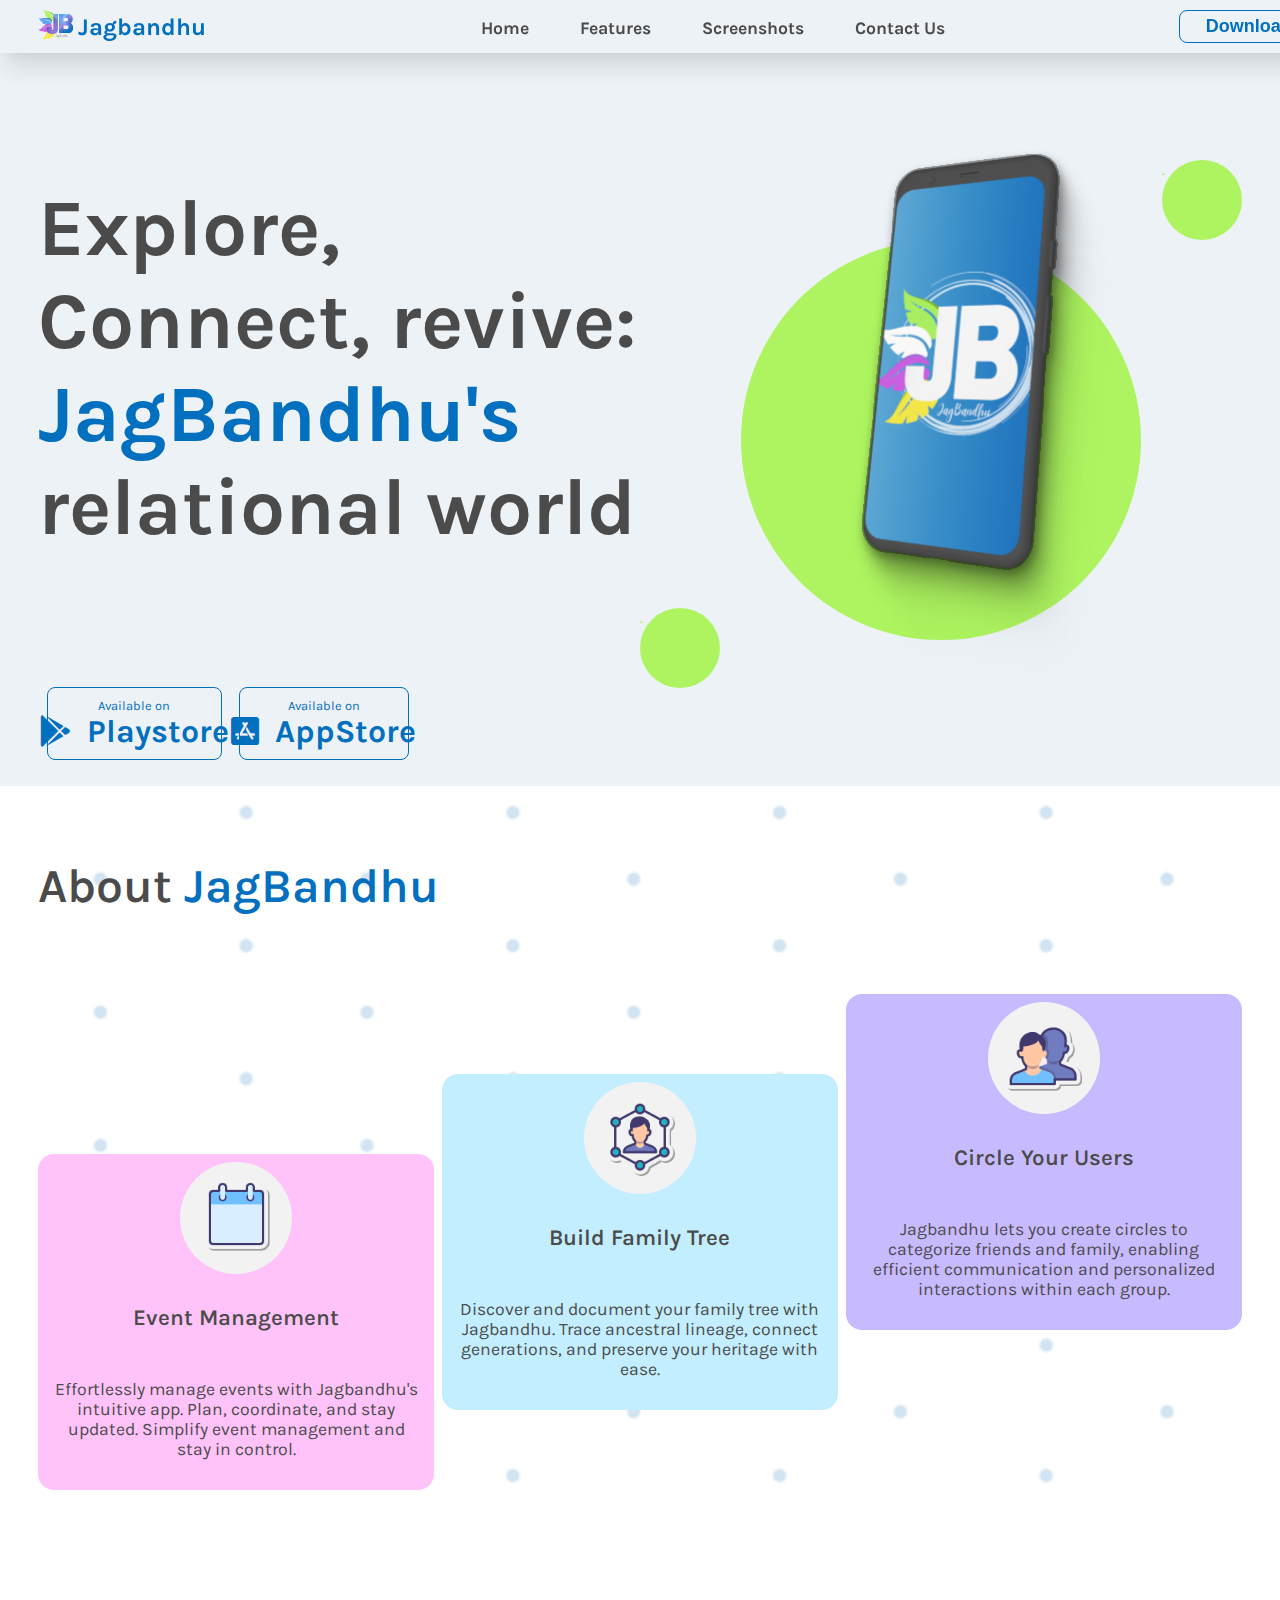
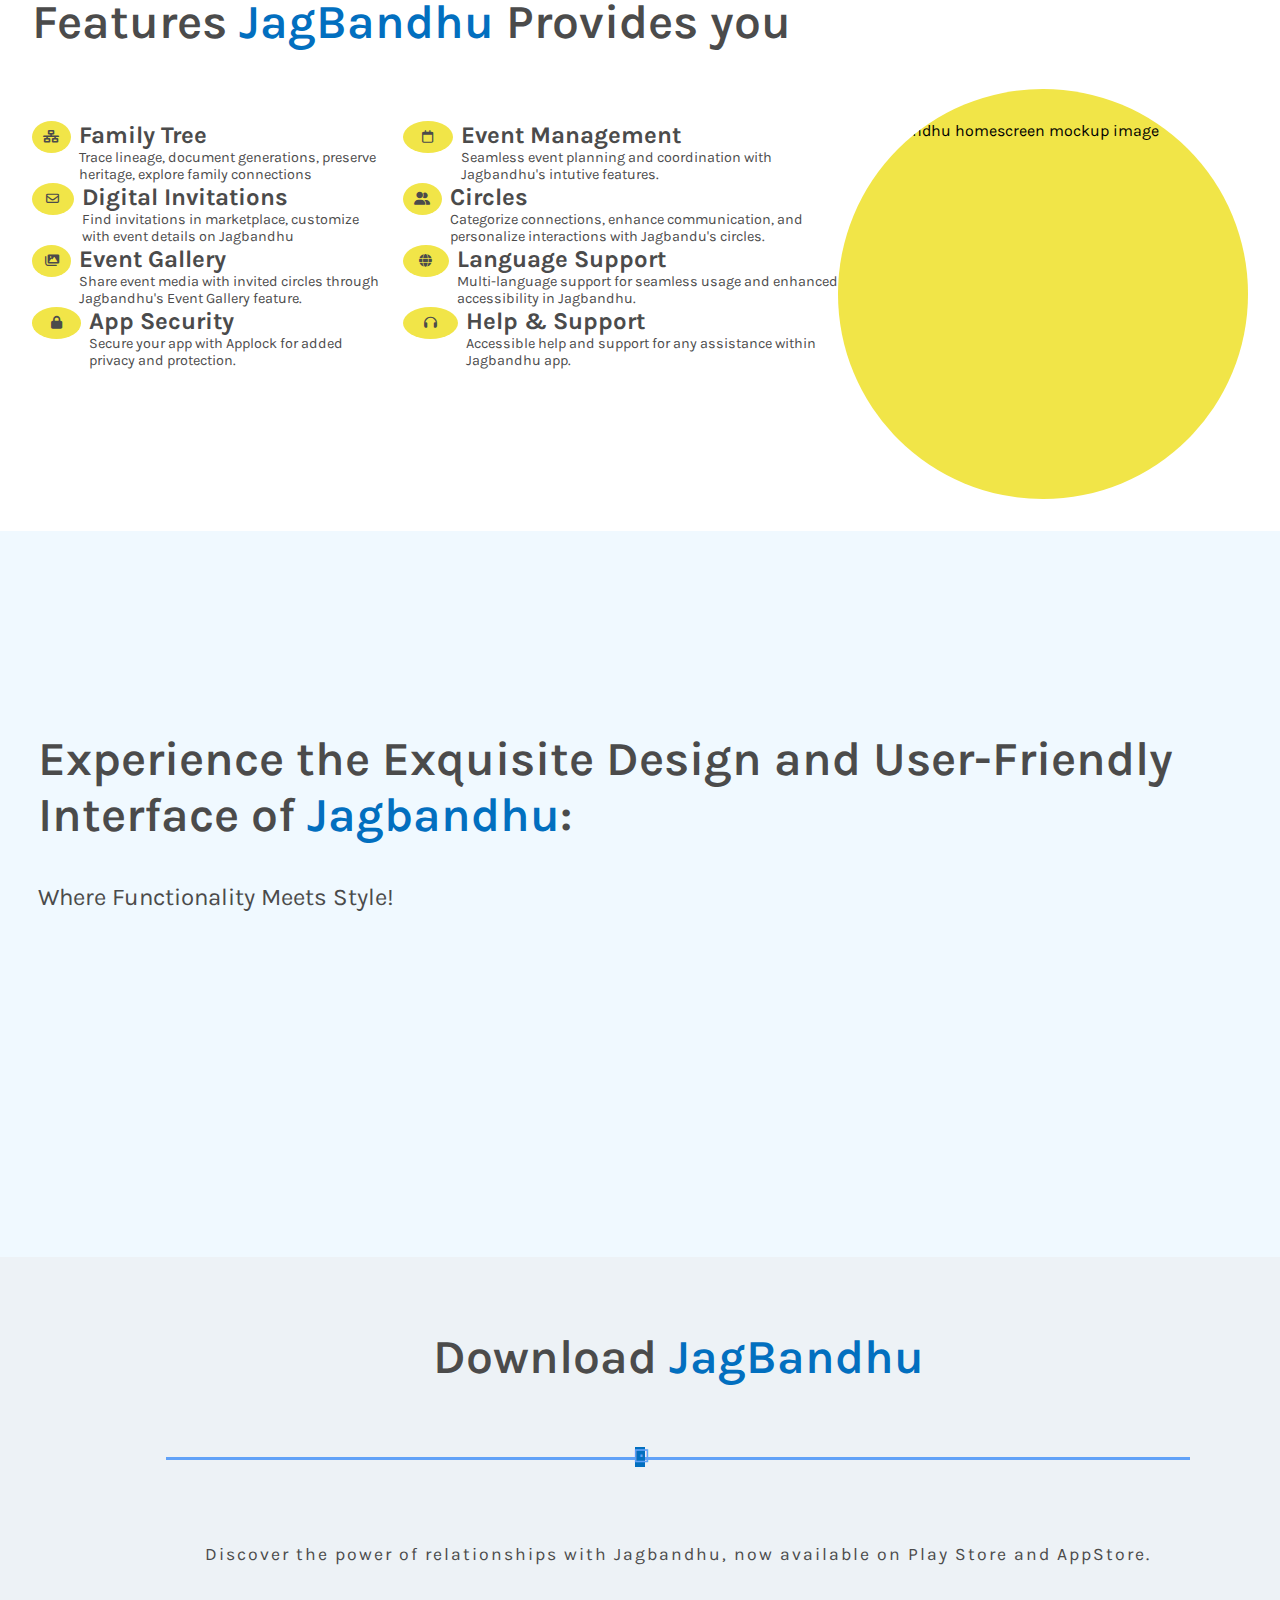
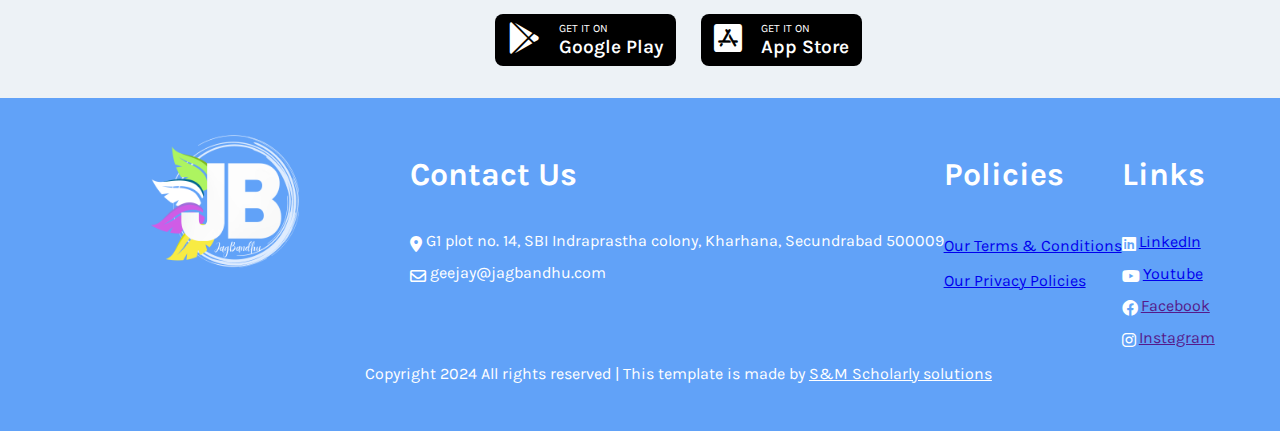
==== index.html @ 71bf4864 "initial" ====
<!DOCTYPE html>
<html lang="en">
  <head>
    <meta charset="UTF-8" />
    <meta name="viewport" content="width=device-width, initial-scale=1.0" />
    <!-- meta description -->
    <meta name="description" content="" />
    <!-- meta keywords -->
    <meta name="keywords" content="" />
    <!-- page title -->
    <title>Jagbandhu</title>
    <!-- page logo -->
    <link rel="icon" href="assets/Jagbandhu_Logo.svg" type="image/icon type" />
    <!-- css file -->
    <link rel="stylesheet" href="style.css" />
    <!-- bootstrap cdn -->
    <link
      href="https://cdn.jsdelivr.net/npm/bootstrap@5.3.2/dist/css/bootstrap.min.css"
      rel="stylesheet"
      integrity="sha384-T3c6CoIi6uLrA9TneNEoa7RxnatzjcDSCmG1MXxSR1GAsXEV/Dwwykc2MPK8M2HN"
      crossorigin="anonymous"
    />
    <!-- font awesome cdn -->
    <link rel="stylesheet" href="https://cdnjs.cloudflare.com/ajax/libs/font-awesome/6.0.0-beta3/css/all.min.css" />
  </head>
  <body>
    <div class="body">
      <!-- nav bar -->
      <nav class="nav-bar">
        <!-- brand -->
        <div class="brand col-sm-2">
          <!-- logo -->
          <div class="brand-logo"></div>
          <!-- brand name -->
          <div class="brand-name">Jagbandhu</div>
        </div>
        <!-- navigation pages list -->
        <div class="nav-list">
          <ul>
            <li><a class="nav-item" href="#">Home</a></li>
            <li><a class="nav-item" href="#features">Features</a></li>
            <li><a class="nav-item" href="#screenshots">Screenshots</a></li>
            <li><a class="nav-item" href="#footer">Contact Us</a></li>
          </ul>
        </div>
        <!-- cta button -->
        <button class="cta">Download</button>
        <!-- menu button -->
        <i class="fas fa-bars menu-icon menu-bar"></i>
        <i class="fa-regular fa-circle-xmark menu-icon close"></i>
      </nav>
      <!-- home section -->
      <section class="home" id="home">
        <!-- hero content -->
        <div class="hero" id="hero">
          <!-- first half of hero content -->
          <div class="content col-sm-12 col-md-7">
            <!-- hero text -->
            <h1 class="hero-text">Explore, Connect, revive: <span>JagBandhu's</span> relational world</h1>
            <!-- download buttons in hero content -->
            <div class="download-buttons col-sm-12">
              <!-- hero button for playstore -->
              <div class="col-sm-6 hero-button">
                <div class="button-content">
                  <p class="available-text">Available on</p>
                  <div class="platform">
                    <i class="fa-brands fa-google-play platform-icon"></i>
                    <p class="platform-name">Playstore</p>
                  </div>
                </div>
              </div>
              <!-- hero button for app store -->
              <div class="col-sm-6 hero-button">
                <div class="button-content">
                  <p class="available-text">Available on</p>
                  <div class="platform">
                    <i class="fa-brands fa-app-store-ios platform-icon"></i>
                    <p class="platform-name">AppStore</p>
                  </div>
                </div>
              </div>
            </div>
          </div>
          <!-- second half of hero content only visible in web and tab views -->
          <div class="hero-image col-sm-12 col-md-5">
            <div class="first-circle">
              <div class="small-circle">.</div>
            </div>
            <div class="second-circle">
              <div class="big-circle">
                <img class="jb_mockup" id="jb_mockup" src="assets/jagbandhu_logo_mockup.svg" alt="Jagbandhu logo mockup" />
              </div>
            </div>
            <div class="third-circle">
              <div class="small-circle">.</div>
            </div>
          </div>
        </div>
      </section>
      <!-- about section -->
      <section class="about" id="about">
        <!-- about content -->
        <div class="about-content">
          <!-- heading tag -->
          <div class="heading container">
            <h2>About <span>JagBandhu</span></h2>
          </div>
          <!-- about cards -->
          <div class="about-cards col-sm-12">
            <!-- card - 1 -->
            <div class="card col-sm-12 col-md-4">
              <!-- card icon -->
              <div class="card-icon">
                <img src="assets/card_icons/event_card_icon.svg" alt="event card icon" />
              </div>
              <!-- card title -->
              <p class="card-title">Event Management</p>
              <!-- card description -->
              <p class="card-desc">
                Effortlessly manage events with Jagbandhu's intuitive app. Plan, coordinate, and stay updated. Simplify event management and stay in control.
              </p>
            </div>
            <!-- card - 2 -->
            <div class="card col-md-4 col-sm-12">
              <!-- card icon -->
              <div class="card-icon">
                <img src="assets/card_icons/familytree_card_icon.svg" alt="event card icon" />
              </div>
              <!-- card title -->
              <p class="card-title">Build Family Tree</p>
              <!-- card description -->
              <p class="card-desc">
                Discover and document your family tree with Jagbandhu. Trace ancestral lineage, connect generations, and preserve your heritage with ease.
              </p>
            </div>
            <!-- card - 3 -->
            <div class="card col-sm-12 col-md-4">
              <!-- card icon -->
              <div class="card-icon">
                <img src="assets/card_icons/circle_card_icon.svg" alt="event card icon" />
              </div>
              <!-- card title -->
              <p class="card-title">Circle Your Users</p>
              <!-- card desc -->
              <p class="card-desc">
                Jagbandhu lets you create circles to categorize friends and family, enabling efficient communication and personalized interactions within each
                group.
              </p>
            </div>
          </div>
        </div>
      </section>
      <!-- features section  -->
      <section class="features" id="features">
        <!-- features content -->
        <div class="features-content">
          <!-- heading -->
          <div class="heading container">
            <h2>Features <span>JagBandhu</span> Provides you</h2>
          </div>
          <div class="features-component">
            <!-- features list -->
            <div class="features-list col-sm-12 col-md-7">
              <!-- first half of features list -->
              <div class="list col-sm-6">
                <div class="feature-tab">
                  <div class="feature-icon">
                    <i class="fa-solid fa-network-wired"></i>
                  </div>
                  <div class="feature-content">
                    <p class="feature-title">Family Tree</p>
                    <p class="feature-desc">Trace lineage, document generations, preserve heritage, explore family connections</p>
                  </div>
                </div>
                <div class="feature-tab">
                  <div class="feature-icon">
                    <i class="fa-regular fa-envelope"></i>
                  </div>
                  <div class="feature-content">
                    <p class="feature-title">Digital Invitations</p>
                    <p class="feature-desc">Find invitations in marketplace, customize with event details on Jagbandhu</p>
                  </div>
                </div>
                <div class="feature-tab">
                  <div class="feature-icon">
                    <i class="fa-solid fa-images"></i>
                  </div>
                  <div class="feature-content">
                    <p class="feature-title">Event Gallery</p>
                    <p class="feature-desc">Share event media with invited circles through Jagbandhu's Event Gallery feature.</p>
                  </div>
                </div>
                <div class="feature-tab">
                  <div class="feature-icon">
                    <i class="fa-solid fa-lock"></i>
                  </div>
                  <div class="feature-content">
                    <p class="feature-title">App Security</p>
                    <p class="feature-desc">Secure your app with Applock for added privacy and protection.</p>
                  </div>
                </div>
              </div>
              <!-- second hafl of features list -->
              <div class="list col-sm-6">
                <div class="feature-tab">
                  <div class="feature-icon">
                    <i class="fa-regular fa-calendar"></i>
                  </div>
                  <div class="feature-content">
                    <p class="feature-title">Event Management</p>
                    <p class="feature-desc">Seamless event planning and coordination with Jagbandhu's intutive features.</p>
                  </div>
                </div>
                <div class="feature-tab">
                  <div class="feature-icon">
                    <i class="fa-solid fa-user-group"></i>
                  </div>
                  <div class="feature-content">
                    <p class="feature-title">Circles</p>
                    <p class="feature-desc">Categorize connections, enhance communication, and personalize interactions with Jagbandu's circles.</p>
                  </div>
                </div>
                <div class="feature-tab">
                  <div class="feature-icon">
                    <i class="fa-solid fa-globe"></i>
                  </div>
                  <div class="feature-content">
                    <p class="feature-title">Language Support</p>
                    <p class="feature-desc">Multi-language support for seamless usage and enhanced accessibility in Jagbandhu.</p>
                  </div>
                </div>
                <div class="feature-tab">
                  <div class="feature-icon">
                    <i class="fa-solid fa-headphones"></i>
                  </div>
                  <div class="feature-content">
                    <p class="feature-title">Help & Support</p>
                    <p class="feature-desc">Accessible help and support for any assistance within Jagbandhu app.</p>
                  </div>
                </div>
              </div>
            </div>
            <!-- image for features section -->
            <div class="features-image col-sm-12 col-md-5">
              <div class="image-background">
                <img class="feature-image" id="feature-image" src="assets/jagbandhu_homescreen_mockup.svg" alt="Jagbandhu homescreen mockup image" />
              </div>
            </div>
          </div>
        </div>
      </section>
      <!-- screenshots section -->
      <section class="screenshots" id="screenshots">
        <!-- screenshots content -->
        <div class="screenshot-content">
          <!-- first half of screenshot content -->
          <div class="sc-content col-sm-12 col-md-6">
            <div class="heading container">
              <h2>Experience the Exquisite Design and User-Friendly Interface of <span>Jagbandhu</span>:</h2>
              <p>Where Functionality Meets Style!</p>
            </div>
          </div>
          <!-- screenshots animation -->
          <div class="sc-animation col-sm-12 col-md-6"></div>
        </div>
      </section>
      <section class="download-section" id="download-section">
        <div class="download-content">
          <div class="center-content heading">
            <h2>Download <span>JagBandhu</span></h2>
          </div>
          <hr class="section-break-1" />
          <div class="download-text">
            <p>Discover the power of relationships with Jagbandhu, now available on Play Store and AppStore.</p>
          </div>
          <div class="section-buttons">
            <a href="https://onelink.to/9qh57b">
              <div class="section-button">
                <div class="section-logo">
                  <i class="fa-brands fa-google-play platform-icon"></i>
                </div>
                <div class="section-platform-details">
                  <div class="get-text">Get it on</div>
                  <div class="section-platform">Google Play</div>
                </div>
              </div>
            </a>
            <a href="https://onelink.to/9qh57b">
              <div class="section-button">
                <div class="section-logo">
                  <i class="fa-brands fa-app-store-ios platform-icon"></i>
                </div>
                <div class="section-platform-details">
                  <div class="get-text">Get it on</div>
                  <div class="section-platform">App Store</div>
                </div>
              </div>
            </a>
          </div>
        </div>
      </section>
      <footer class="footer" id="footer">
        <div class="footer-content container">
          <div class="col-sm-12 col-md-3 white-logo">
            <img src="assets/jagbandhu_white_logo.png" alt="Jagbandhu white logo" />
          </div>
          <div class="col-sm-12 col-md-3 contact">
            <h2>Contact Us</h2>
            <div class="contact-item">
              <i class="fa-solid fa-location-dot"></i>
              <p>G1 plot no. 14, SBI Indraprastha colony, Kharhana, Secundrabad 500009</p>
            </div>
            <div class="contact-item">
              <i class="fa-regular fa-envelope"></i>
              <p>geejay@jagbandhu.com</p>
            </div>
          </div>
          <div class="col-sm-12 col-md-3 contact">
            <h2>Policies</h2>
            <a class="page-link" href="terms&conditions.html">Our Terms & Conditions</a>
            <a class="page-link" href="privacyPolicies.html">Our Privacy Policies</a>
          </div>
          <div class="col-sm-12 col-md-2 contact">
            <h2>Links</h2>
            <div class="contact-item">
              <i class="fa-brands fa-linkedin"></i>
              <a class="page-link" href="https://linkedin.com/company/jagbandhu/">LinkedIn</a>
            </div>
            <div class="contact-item">
              <i class="fa-brands fa-youtube"></i>
              <a class="page-link" href="https://www.youtube.com/@JagbandhuOffical">Youtube</a>
            </div>
            <div class="contact-item">
              <i class="fa-brands fa-facebook"></i>
              <a class="page-link" href="">Facebook</a>
            </div>
            <div class="contact-item">
              <i class="fa-brands fa-instagram"></i>
              <a class="page-link" href="">Instagram</a>
            </div>
          </div>
        </div>
        <p class="footer-text">
          Copyright 2024 All rights reserved | This template is made by <a href="https://www.smscholarly.com/">S&M Scholarly solutions</a>
        </p>
      </footer>
    </div>

    <!-- javascript file -->
    <script src="script.js"></script>

    <!-- gsap cdn -->
    <script src="https://cdn.jsdelivr.net/npm/gsap@3.12.5/dist/gsap.min.js"></script>

    <!-- scroll trigger cdn -->
    <script src="https://cdn.jsdelivr.net/npm/gsap@3.12.5/dist/ScrollTrigger.min.js"></script>
  </body>
</html>
---- style.css ----
@import url("https://fonts.googleapis.com/css2?family=Karla:ital,wght@0,200..800;1,200..800&family=Open+Sans:ital,wght@0,300;0,400;0,500;0,600;0,700;0,800&display=swap");

:root {
  --primary: #026fbf;
  --white: #fff;
  --blue-background: #edf2f6;
  --text-color: #4b4b4b;
  --nav-bg: #61a2f8;
  --family-tree-card: #c2eeff;
  --event-card: #ffc3fa;
  --circle-card: #c8baff;
  --full-transparent: #ffffff00;
  --green: #adf460;
  --white-transparent: #ffffffd0;
  --card-icon-background: #f2f2f2;
  --icon-background: #f1e548;
  --black: #000;
  --screenshots-background: #f0f9ff;
}

::-webkit-scrollbar {
  display: none;
}

html,
body {
  margin: 0;
  padding: 0;
  box-sizing: border-box;
}

html {
  scroll-behavior: smooth;
}

.body {
  width: 100vw;
  height: 100vh;
  background-color: var(--blue-background);
  font-family: "Karla", sans-serif;
}

/*/////////////// nav bar css//////////////////////////// */

.nav-bar {
  width: 100vw;
  background-color: var(--blue-background);
  box-shadow: rgba(0, 0, 0, 0.1) 0px 20px 25px -5px, rgba(0, 0, 0, 0.04) 0px 10px 10px -5px;
  display: flex;
  justify-content: space-between;
  align-items: center;
  margin: 0;
  padding: 0 3%;
  position: fixed;
  top: 0;
  z-index: 99;
}

.brand {
  display: flex;
  align-items: center;
  justify-content: start;
}

.nav-list {
  padding-top: 0.8rem;
  width: max-content;
}

.nav-bar .brand-name {
  font-size: 1.5rem;
  font-weight: bolder;
  color: var(--primary);
}

.nav-bar ul {
  list-style-type: none;
  display: flex;
  gap: 8vw;
}

.nav-list.show ul li a {
  text-decoration: none;
  color: var(--white);
  font-size: 1.1rem;
  font-weight: 700;
  padding: 0.8rem 2rem;
  border: none;
  border-radius: 0.5rem;
  transition: 0.2s;
}

.nav-list ul li a {
  text-decoration: none;
  color: var(--text-color);
  font-size: 1.1rem;
  font-weight: 700;
  padding: 0.8rem 0.5vw;
  border: none;
  border-radius: 0.5rem;
  transition: 0.2s;
}

.nav-list.show ul li a:hover {
  color: var(--blue-background);
  font-weight: bolder;
  border: 1px solid var(--blue-background);
  border-radius: 0.5rem;
}

.nav-list ul li a:hover {
  font-weight: bolder;
  color: var(--primary);
}

.nav-list.show {
  width: 90%;
  height: 100vh;
  display: block;
  position: fixed;
  top: 4rem;
  left: 0;
  width: 100%;
  background-color: var(--primary);
  padding: 10px 0;
}

.nav-list.show ul {
  flex-direction: column;
  align-items: center;
  padding-top: 10%;
  justify-content: space-around;
}

.nav-list ul {
  flex-direction: row;
  gap: 3vw;
  align-items: center;
  justify-content: center;
  margin-top: 0.5vh;
}

.nav-list.show ul li {
  margin: 10px 0;
}

.nav-bar .cta {
  border: 2px solid var(--primary);
  color: var(--primary);
  background-color: var(--full-transparent);
  padding: 0.3rem 2vw;
  font-weight: bold;
  font-size: large;
  border-radius: 0.5rem;
  transition: 0.5s;
}

.nav-bar .cta:hover {
  background-color: var(--primary);
  color: var(--white);
}
.nav-bar .visible {
  display: none;
}

.menu-bar {
  display: none;
}

.close {
  display: none;
}

/*/////////////// home section css///////////////////////// */

.home {
  background-color: var(--blue-background);
  padding: 10vw 3% 2% 3%;
}

.hero {
  display: flex;
  align-items: flex-start;
}

.content {
  width: 100%;
  display: flex;
  flex-direction: column;
  align-items: flex-start;
  gap: 5rem;
}

.hero-text {
  font-size: 5rem;
  color: var(--text-color);
  font-weight: bold;
}

.hero-text span {
  color: var(--primary);
}

.download-buttons {
  display: flex;
}

.hero-button {
  display: flex;
  justify-content: center;
  align-items: center;
  cursor: pointer;
}

.button-content {
  width: 90%;
  border: 1px solid var(--primary);
  border-radius: 0.5rem;
  display: flex;
  flex-direction: column;
  justify-content: center;
  align-items: center;
  padding: 0.6rem 0;
  color: var(--primary);
}

.available-text {
  font-size: 0.8rem;
  margin: 0;
}

.platform {
  display: flex;
  align-items: center;
  justify-content: center;
  gap: 1rem;
}

.platform-icon {
  font-size: 2rem;
}

.platform-name {
  margin: 0;
  font-size: 2rem;
  font-weight: bolder;
}

.hero-image {
  width: 100%;
  display: flex;
  flex-direction: column;
}

.first-circle {
  width: 100%;
  display: flex;
  justify-content: flex-end;
  margin-top: 2rem;
}

.second-circle {
  width: 100%;
  display: flex;
  justify-content: center;
}

.third-circle {
  width: 100%;
  display: flex;
  justify-content: flex-start;
  margin-top: -2rem;
}

.small-circle {
  width: 5rem;
  height: 5rem;
  background-color: var(--green);
  color: var(--green);
  border-radius: 50%;
}

.big-circle {
  width: 25rem;
  height: 25rem;
  background-color: var(--green);
  color: var(--green);
  border-radius: 50%;
  position: relative;
  z-index: 0;
}

.jb_mockup {
  width: 80%;
  position: absolute;
  top: -8rem;
  left: 5rem;
}

/*///////////// about section////////////////////////////// */

.about {
  background-image: url(assets/movingdots.gif);
  background-size: contain;
  /* background-repeat: repeat-x; */
  display: flex;
}

.about-content {
  background-color: var(--white-transparent);
  width: 100%;
  padding: 2rem 3%;
}

.heading h2 {
  font-size: 3rem;
  color: var(--text-color);
  font-weight: 600;
}

.heading span {
  color: var(--primary);
}

.about-cards {
  display: flex;
  flex-direction: row;
  gap: 0.5rem;
  margin-top: 5rem;
}

.card {
  width: 90%;
  display: flex;
  flex-direction: column;
  align-items: center;
  padding: 0.5rem 1rem;
  gap: 0.5rem;
  height: 20rem !important;
  border: none;
  border-radius: 1rem;
}

.card-icon {
  background-color: var(--card-icon-background);
  width: 6rem;
  height: 6rem;
  padding: 0.5rem;
  border-radius: 50%;
  display: flex;
  justify-content: center;
  align-items: center;
}

.card-icon img {
  width: 80%;
}

.card-title {
  font-size: 1.4rem;
  font-weight: 600;
  color: var(--text-color);
}

.card-desc {
  text-align: center;
  font-size: 1.1rem;
  color: var(--text-color);
}

.card:nth-child(1) {
  background-color: var(--event-card);
  margin-top: 10rem;
}

.card:nth-child(2) {
  background-color: var(--family-tree-card);
  margin-top: 5rem;
}

.card:nth-child(3) {
  background-color: var(--circle-card);
}

/*////////////// features section///////////////////// */

.features-content {
  padding: 2rem;
}

.features-component {
  display: flex;
  flex-direction: row;
}

.features-list {
  display: flex;
  gap: 1rem;
  margin-top: 2rem;
}

.feature-tab {
  display: flex;
  align-items: flex-start;
  gap: 0.5rem;
}

.feature-icon {
  width: 4.2rem;
  height: 2rem;
  border-radius: 50%;
  background-color: var(--icon-background);
  color: var(--text-color);
  font-size: 0.8rem;
  display: flex;
  justify-content: center;
  align-items: center;
}

.feature-title {
  font-size: 1.5rem;
  font-weight: bold;
  color: var(--text-color);
  margin: 0;
}

.feature-desc {
  font-size: 0.9rem;
  color: var(--text-color);
  font-weight: normal;
  margin: 0;
}

.features-image {
  display: flex;
  justify-content: center;
}

.image-background {
  width: 32vw;
  height: 32vw;
  background-color: var(--icon-background);
  border-radius: 50%;
  overflow: hidden;
  position: relative;
}

.image-background img {
  width: 120%;
  position: absolute;
  top: 2rem;
  left: 1rem;
}

/* ///////////////screenshots section////////////////////////////// */

.screenshots {
  background-image: url(assets/movingdots.gif);
  background-size: cover;
  background-repeat: repeat-x;
  display: flex;
}

.screenshot-content {
  padding: 3rem 3%;
  width: 100%;
  background-color: var(--screenshots-background);
  height: 70vh;
  display: flex;
  flex-direction: row;
}

.sc-content {
  margin-top: 7rem;
}

.screenshot-content p {
  font-size: 1.5rem;
  font-weight: normal;
  color: var(--text-color);
}

.sc-animation {
  background-image: url(assets/Animated-smartphones.gif);
  background-repeat: no-repeat;
  background-size: cover;
}

/*////////////// download section/////////////////////////// */

.download-content {
  width: 100%;
  background-color: var(--blue-background);
  padding: 2rem 3%;
  display: flex;
  flex-direction: column;
  align-items: center;
}

.center-content {
  display: flex;
  justify-content: center;
  font-weight: normal !important;
}

.section-break-1 {
  margin: 3rem 0;
  background-color: transparent;
  border: 0;
  border-top: 3px solid var(--nav-bg);
  height: 3px;
  margin: 2rem auto;
  width: 80%;
}

.section-break-1:before {
  background-color: var(--primary);
  color: var(--nav-bg);
  content: "\22A1";
  font-size: 20px;
  left: 50%;
  letter-spacing: 0;
  line-height: 1;
  position: absolute;
  text-indent: -2px;
  text-rendering: geometricPrecision;
  transform: translate(-50%, -65%);
  width: 10px;
}

.download-text {
  font-size: 1.1rem;
  letter-spacing: 2px;
  color: var(--text-color);
  text-align: center;
  margin: 2rem 0;
}

.section-buttons {
  display: flex;
  gap: 2vw;
}

.section-button {
  display: flex;
  gap: 1.2rem;
  align-items: center;
  justify-content: center;
  background-color: var(--black);
  color: var(--white);
  padding: 0.5rem 0.8rem;
  border-radius: 0.5rem;
}

.section-buttons a {
  color: var(--white);
  text-decoration: none;
}

.section-logo {
  font-size: 30px;
}

.get-text {
  font-size: 0.7rem;
  text-transform: uppercase;
}

.section-platform {
  font-size: 1.2rem;
  font-weight: 600;
}

/*///////////// footer section//////////////////// */

.footer {
  background-color: var(--nav-bg);
  width: 100%;
  padding: 2rem 3%;
}

.footer-content {
  display: flex;
  flex-direction: row;
}

.white-logo {
  display: flex;
  justify-content: center;
}

.white-logo img {
  width: 40%;
  height: 70%;
}

.contact {
  display: flex;
  flex-direction: column;
  gap: 1rem;
  color: var(--white);
}

.contact h2 {
  font-size: 2rem;
  font-weight: bold;
}

.contact-item {
  display: flex;
  align-items: flex-start;
  gap: 0.2rem;
}

.contact-item p {
  margin-bottom: 0;
  margin-top: -5px;
}

.contact-item a {
  margin-top: -4px;
}

.footer-text {
  color: var(--white);
  text-align: center;
}

.footer-text a {
  color: var(--white) !important;
}

/*///////////////////////// terms & conditions and privacy policies css/////////////////// */

.terms_and_conditions,
.policy-container {
  margin: 5vh 15vw 5vh 15vw;
}

.policy-container a {
  color: black;
  text-decoration: none;
}

.file-heading {
  text-align: center;
  margin-bottom: 3rem;
}

.terms_and_conditions h2 {
  margin: 1rem 0;
}

.terms_and_conditions h4 {
  margin: 0.5rem 0;
}

/*///////////// media queries////////////////////////////////// */

/* Media Queries for Mobile Devices */
@media (max-width: 768px) {
  .nav-list,
  .cta {
    display: none;
  }

  .menu-bar {
    display: block;
    font-size: 1.8rem;
    cursor: pointer;
    color: var(--primary);
    z-index: 99;
    scale: 0.8;
  }
  .close {
    display: none;
    font-size: 1.8rem;
    cursor: pointer;
    color: var(--primary);
    z-index: 99;
    scale: 0.8;
  }
  .hero-image {
    display: none;
  }
  .about-cards {
    flex-direction: column;
  }
  .card:nth-child(1) {
    margin-top: 0;
  }

  .card:nth-child(2) {
    margin-top: 0;
  }

  .features-component {
    flex-direction: column;
  }

  .footer-content {
    flex-direction: column;
    gap: 3rem;
  }

  .screenshot-content {
    flex-direction: column;
  }

  .nav-bar {
    z-index: 99;
    height: 4rem;
  }

  .footer-text {
    margin-top: 2rem;
  }
}

/* media queries for greater than mobile devices */

@media (min-width: 769px) {
  .nav-list,
  .cta {
    display: flex;
  }

  .menu-bar {
    display: none !important;
  }

  .close {
    display: none;
  }

  .hero-image {
    display: flex;
  }
}
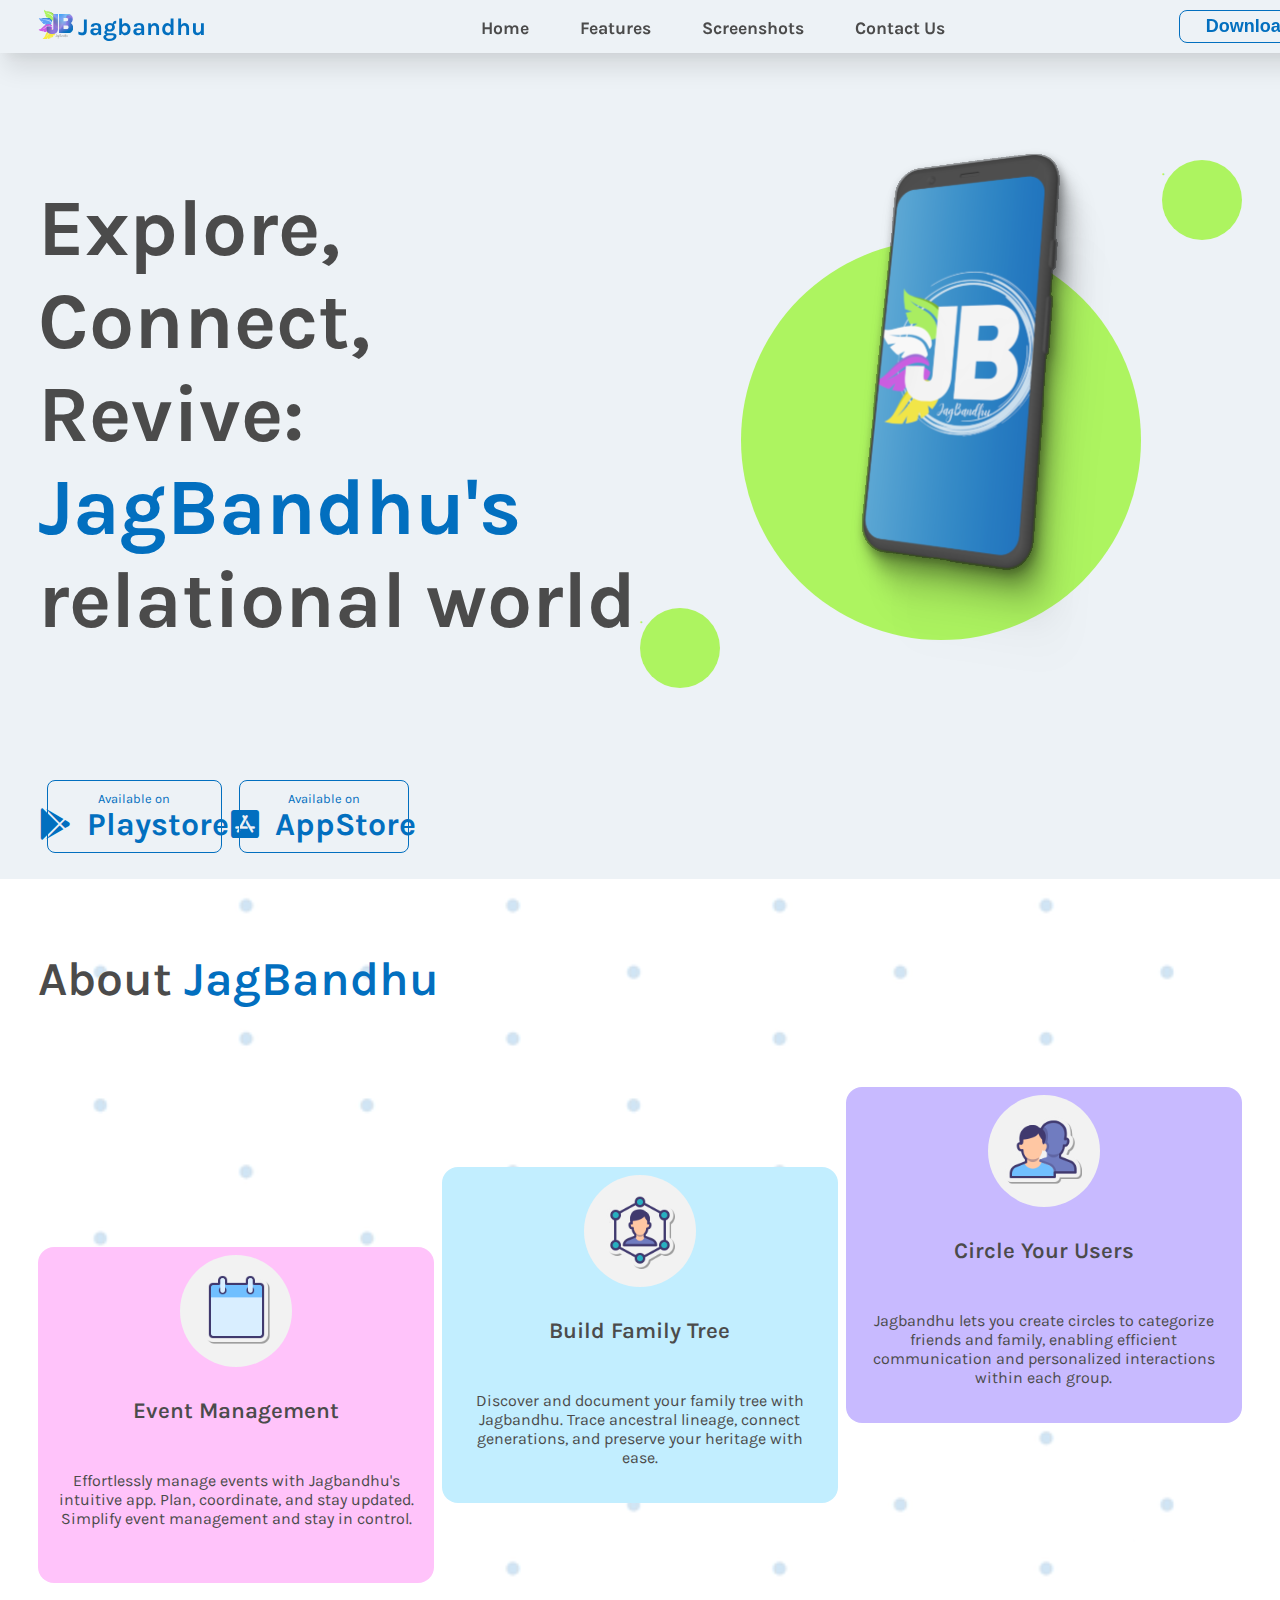
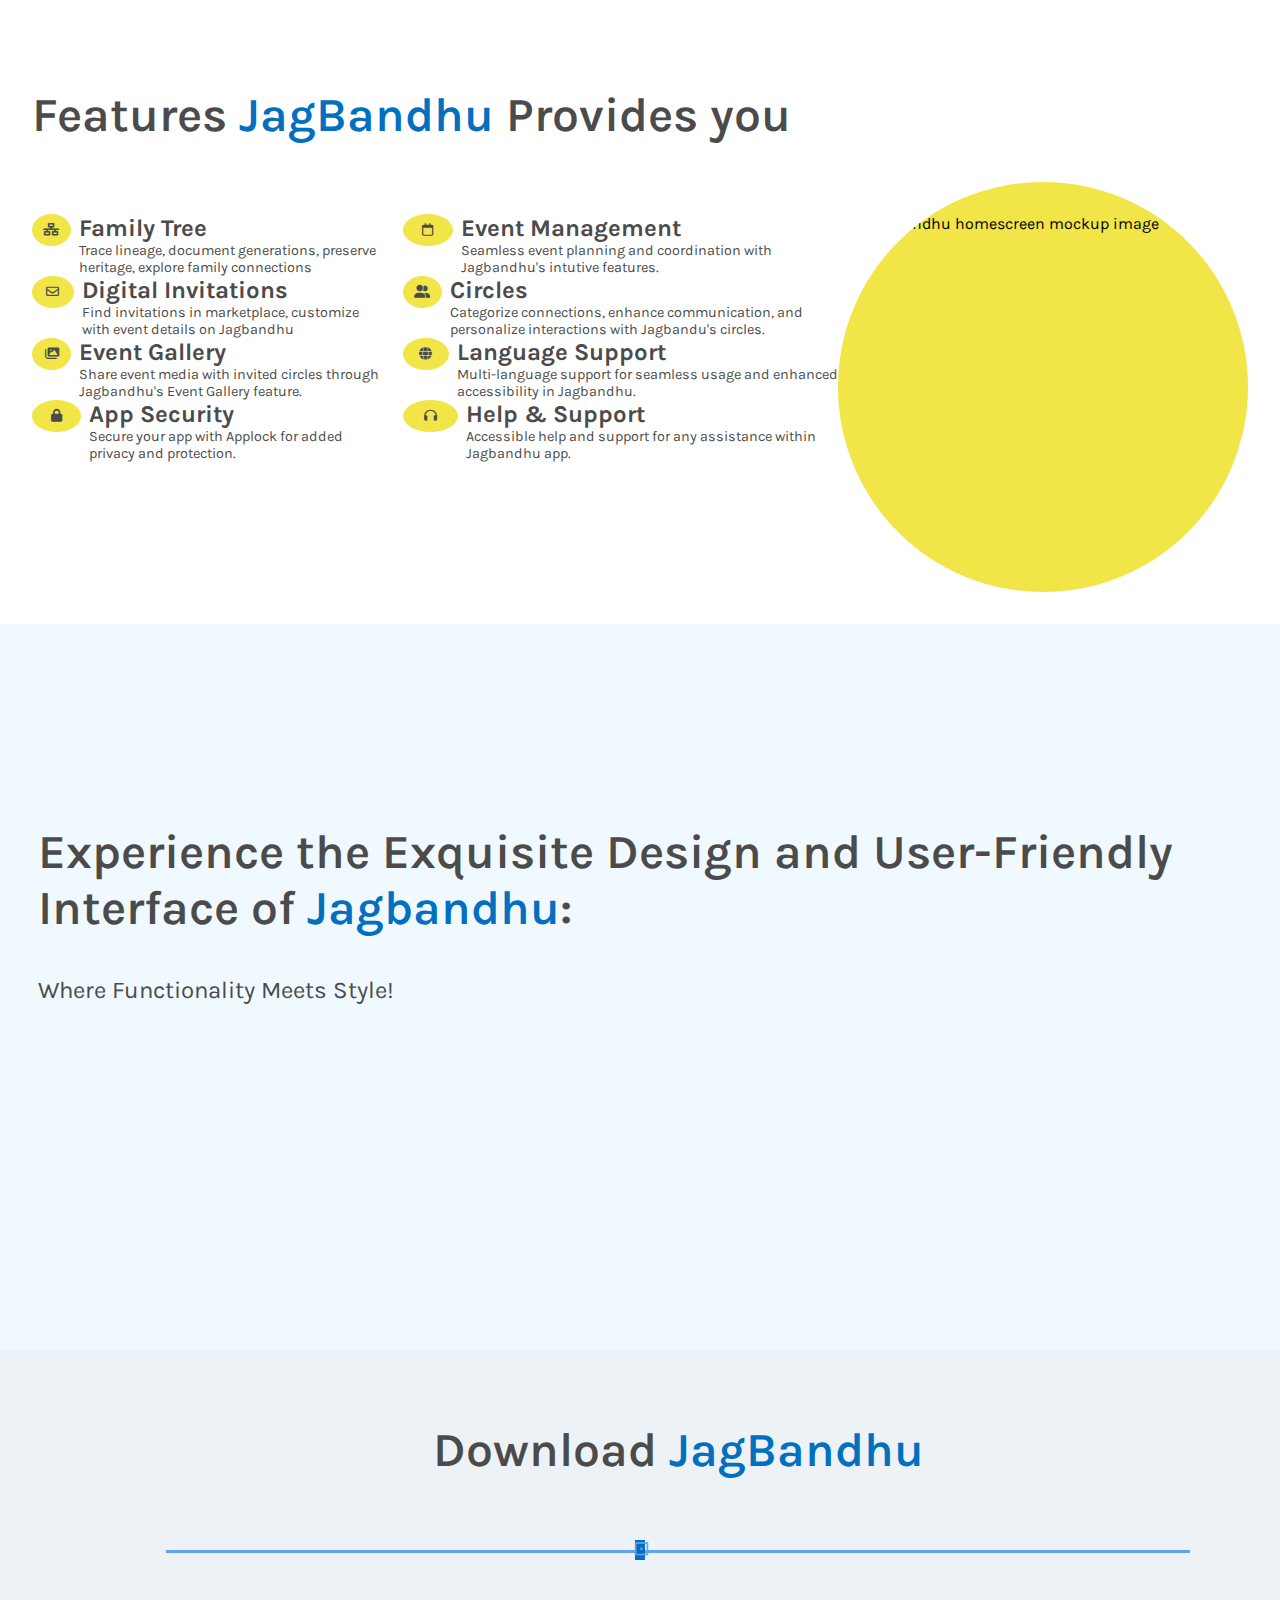
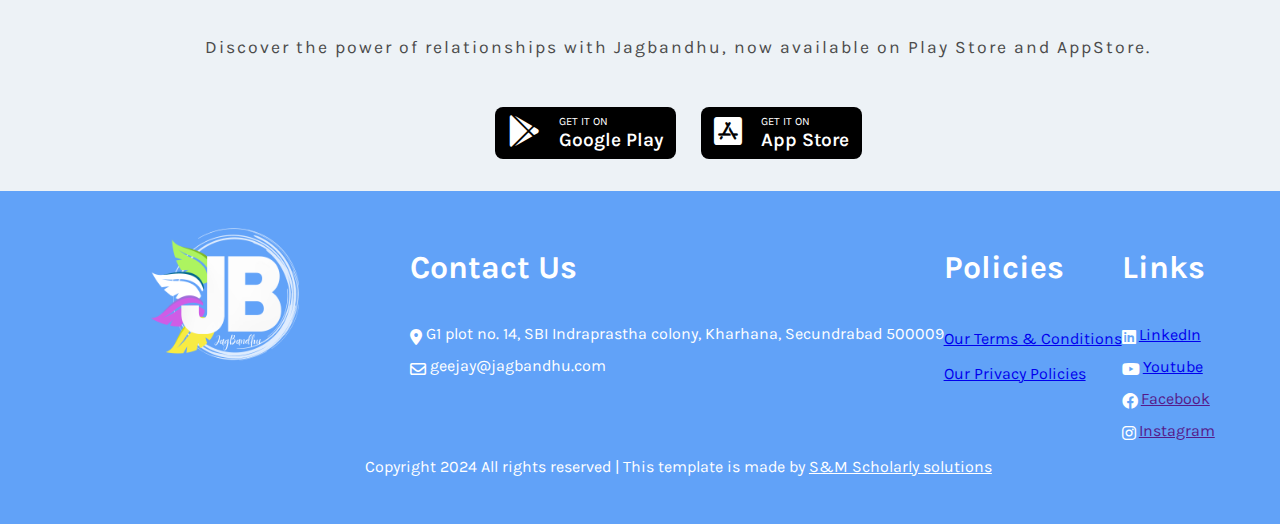
==== commit c5ae31bf: "Completed full website" ====
--- a/index.html
+++ b/index.html
@@ -56,7 +56,7 @@
           <!-- first half of hero content -->
           <div class="content col-sm-12 col-md-7">
             <!-- hero text -->
-            <h1 class="hero-text">Explore, Connect, revive: <span>JagBandhu's</span> relational world</h1>
+            <h1 class="hero-text">Explore, Connect, Revive: <span>JagBandhu's</span> relational world</h1>
             <!-- download buttons in hero content -->
             <div class="download-buttons col-sm-12">
               <!-- hero button for playstore -->
--- a/style.css
+++ b/style.css
@@ -157,7 +157,7 @@
 
 .nav-bar .cta:hover {
   background-color: var(--primary);
-  color: var(--white);
+  color: var(--white) !important;
 }
 .nav-bar .visible {
   display: none;
@@ -364,7 +364,7 @@
 
 .card-desc {
   text-align: center;
-  font-size: 1.1rem;
+  font-size: 1rem;
   color: var(--text-color);
 }
 
@@ -455,9 +455,6 @@
 /* ///////////////screenshots section////////////////////////////// */
 
 .screenshots {
-  background-image: url(assets/movingdots.gif);
-  background-size: cover;
-  background-repeat: repeat-x;
   display: flex;
 }
 
@@ -658,6 +655,7 @@
 /*///////////// media queries////////////////////////////////// */
 
 /* Media Queries for Mobile Devices */
+
 @media (max-width: 768px) {
   .nav-list,
   .cta {
@@ -680,11 +678,42 @@
     z-index: 99;
     scale: 0.8;
   }
+
+  .home {
+    padding-top: 5rem;
+  }
   .hero-image {
     display: none;
   }
+
+  .hero-text {
+    font-size: 2.5rem !important;
+  }
+
+  .download-buttons {
+    width: 100%;
+    justify-content: space-between;
+  }
+
+  .hero-button {
+    width: 40%;
+  }
+
+  .platform-name {
+    font-size: 1.2rem;
+  }
+
+  .platform-icon {
+    font-size: 1.2rem;
+  }
+
+  .heading h2 {
+    font-size: 2rem;
+  }
+
   .about-cards {
     flex-direction: column;
+    align-items: center;
   }
   .card:nth-child(1) {
     margin-top: 0;
@@ -696,6 +725,10 @@
 
   .features-component {
     flex-direction: column;
+  }
+
+  .feature-title {
+    font-size: 1rem;
   }
 
   .footer-content {
@@ -703,8 +736,19 @@
     gap: 3rem;
   }
 
+  .feature-desc {
+    font-size: 0.6rem;
+  }
+
   .screenshot-content {
     flex-direction: column;
+  }
+  .screenshot-content p {
+    font-size: 1rem;
+  }
+
+  .sc-animation {
+    height: 80vw;
   }
 
   .nav-bar {
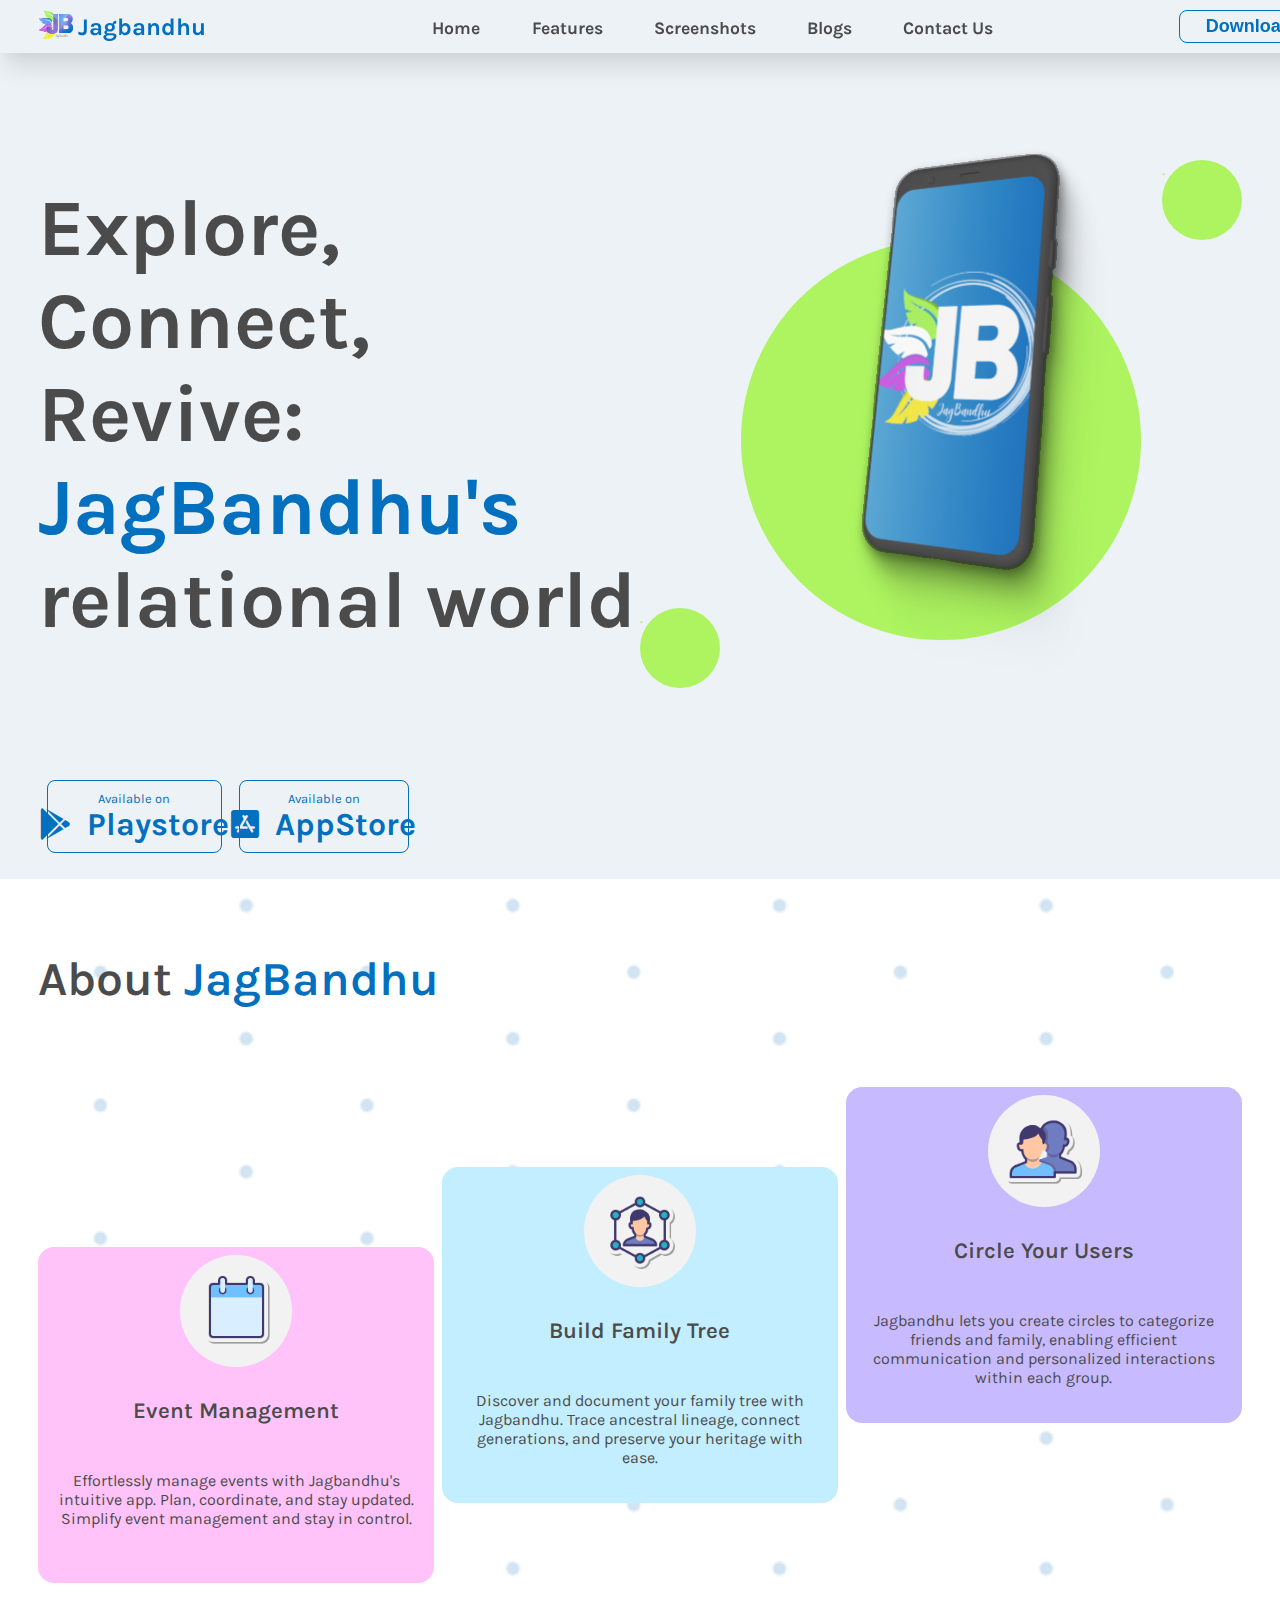
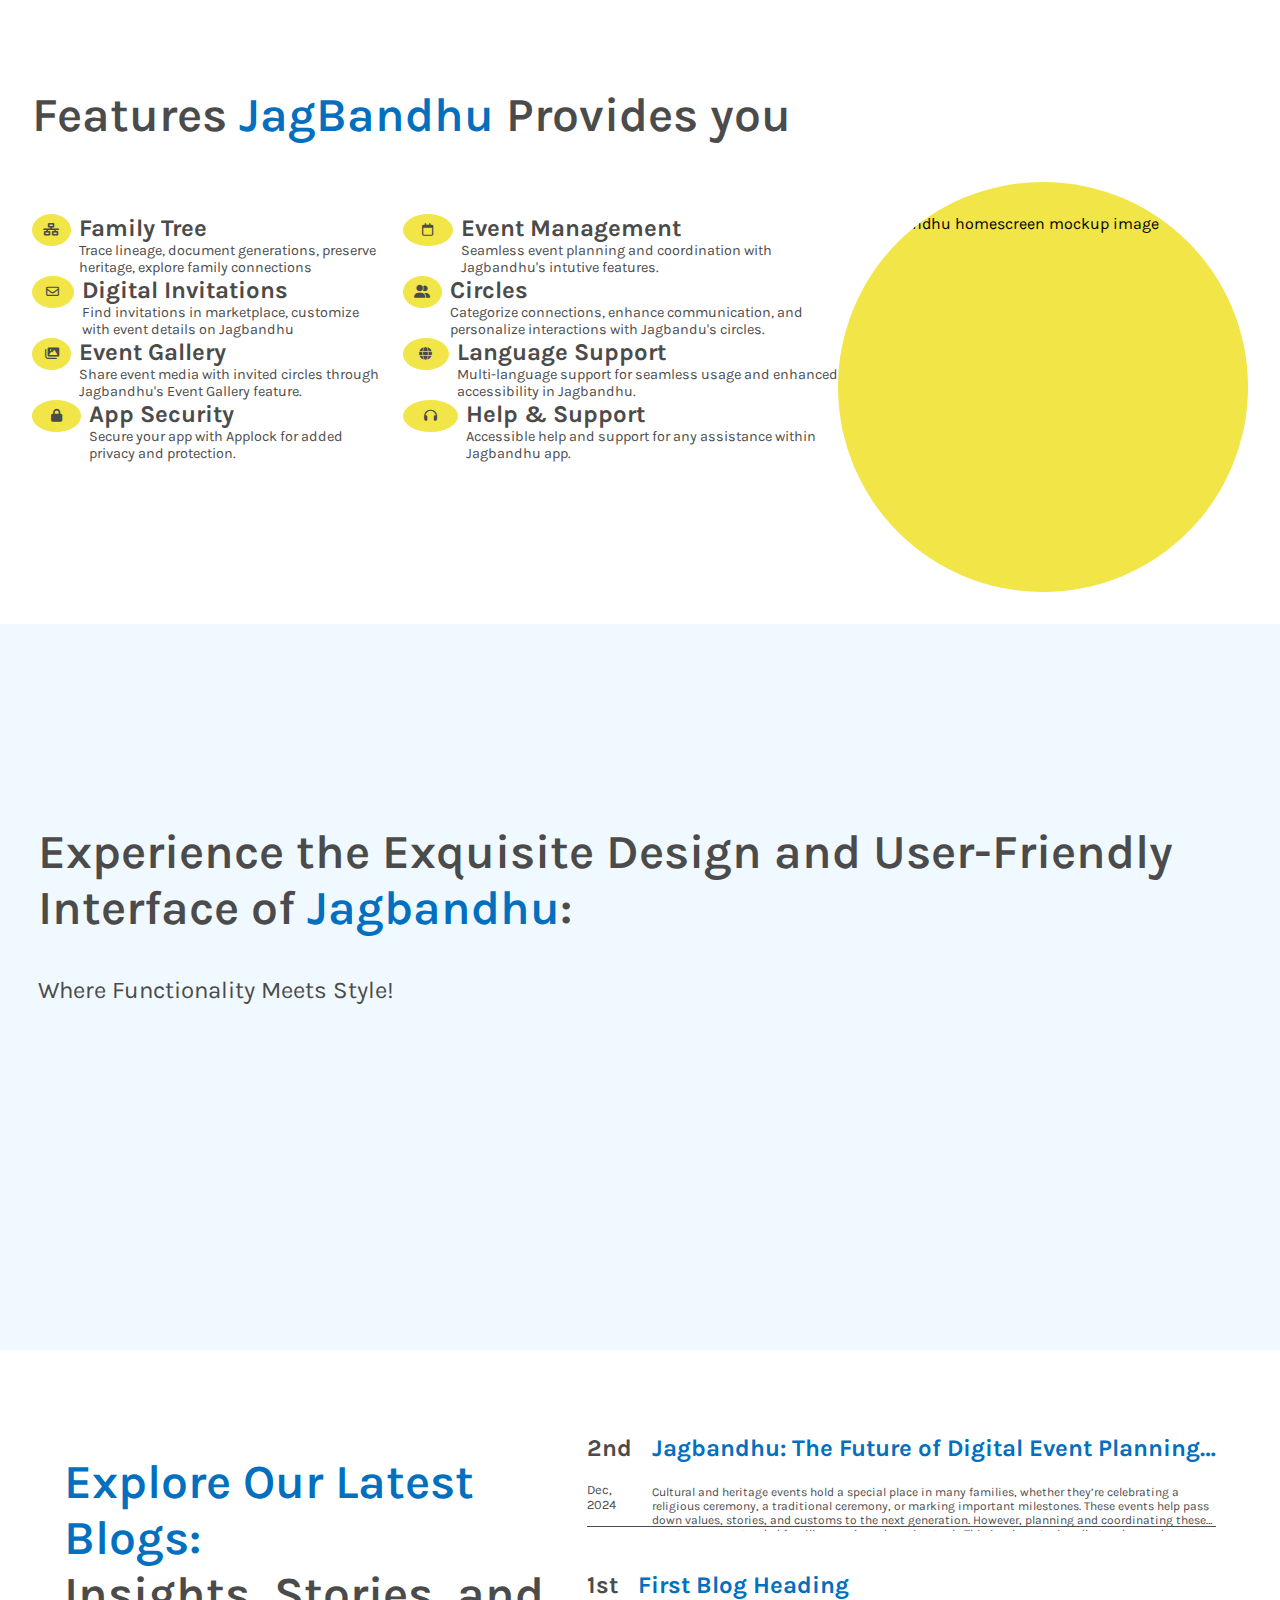
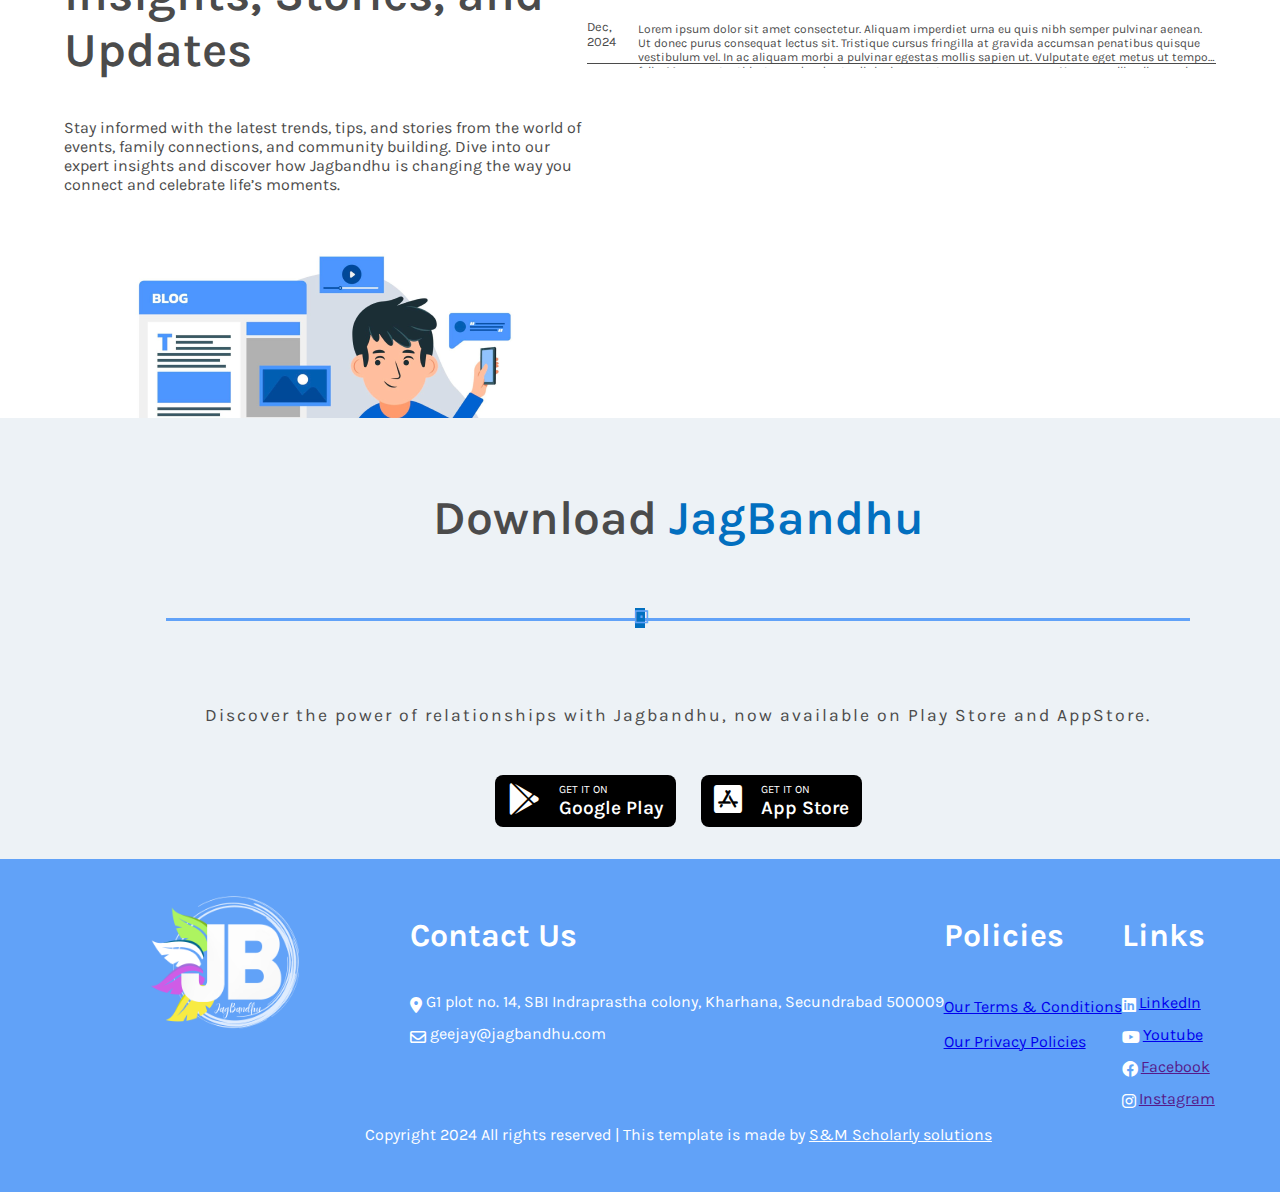
==== commit d4944487: "added blogs section and blog page" ====
--- a/index.html
+++ b/index.html
@@ -40,6 +40,7 @@
             <li><a class="nav-item" href="#">Home</a></li>
             <li><a class="nav-item" href="#features">Features</a></li>
             <li><a class="nav-item" href="#screenshots">Screenshots</a></li>
+            <li><a href="#blogs" class="nav-item">Blogs</a></li>
             <li><a class="nav-item" href="#footer">Contact Us</a></li>
           </ul>
         </div>
@@ -261,7 +262,23 @@
             </div>
           </div>
           <!-- screenshots animation -->
-          <div class="sc-animation col-sm-12 col-md-6"></div>
+        </div>
+      </section>
+      <!-- blogs section -->
+      <section class="blogs" id="blogs">
+        <div class="blog-content">
+          <div class="heading container col-sm-12 col-md-6">
+            <h2>
+              Explore Our Latest Blogs: <br />
+              <span>Insights, Stories, and Updates</span>
+            </h2>
+            <p>
+              Stay informed with the latest trends, tips, and stories from the world of events, family connections, and community building. Dive into our expert
+              insights and discover how Jagbandhu is changing the way you connect and celebrate life’s moments.
+            </p>
+            <img src="assets/blogs image.png" alt="Blogs illustration" />
+          </div>
+          <div class="blogs-list col-sm-12 col-md-6" id="blogs-list"></div>
         </div>
       </section>
       <section class="download-section" id="download-section">
--- a/style.css
+++ b/style.css
@@ -483,6 +483,77 @@
   background-size: cover;
 }
 
+/*///////////// blogs section////////////////////// */
+
+.blogs {
+  padding: 5%;
+  height: 60vh;
+  overflow: hidden;
+}
+
+.blog-content {
+  display: flex;
+  align-items: flex-start;
+  justify-content: space-between;
+}
+
+.blogs h2 {
+  color: var(--primary);
+}
+
+.blogs h2 span {
+  color: var(--text-color);
+}
+
+.blogs p {
+  font-size: 14;
+  color: var(--text-color);
+}
+
+.blogs-list {
+  overflow: scroll;
+  height: 50vh;
+}
+
+.blog-data {
+  display: flex;
+  align-items: flex-start;
+  gap: 20px;
+  height: 7rem;
+  border-bottom: 0.5px solid var(--text-color);
+  margin-bottom: 1.5rem;
+}
+
+.blog-date p {
+  font-size: 0.8rem;
+}
+
+.blog-heading {
+  color: var(--primary);
+  cursor: pointer;
+  height: 3.5vh;
+  overflow: hidden;
+  text-overflow: ellipsis;
+  display: -webkit-box;
+  -webkit-line-clamp: 1; /* Number of lines to show */
+  -webkit-box-orient: vertical;
+}
+
+.blog-heading:hover {
+  color: var(--nav-bg);
+}
+
+.blog-paragraph {
+  height: 5.1vh;
+  overflow: hidden;
+  text-overflow: ellipsis;
+  display: -webkit-box;
+  -webkit-line-clamp: 3; /* Number of lines to show */
+  -webkit-box-orient: vertical;
+  color: var(--text-color);
+  font-size: 12px;
+}
+
 /*////////////// download section/////////////////////////// */
 
 .download-content {
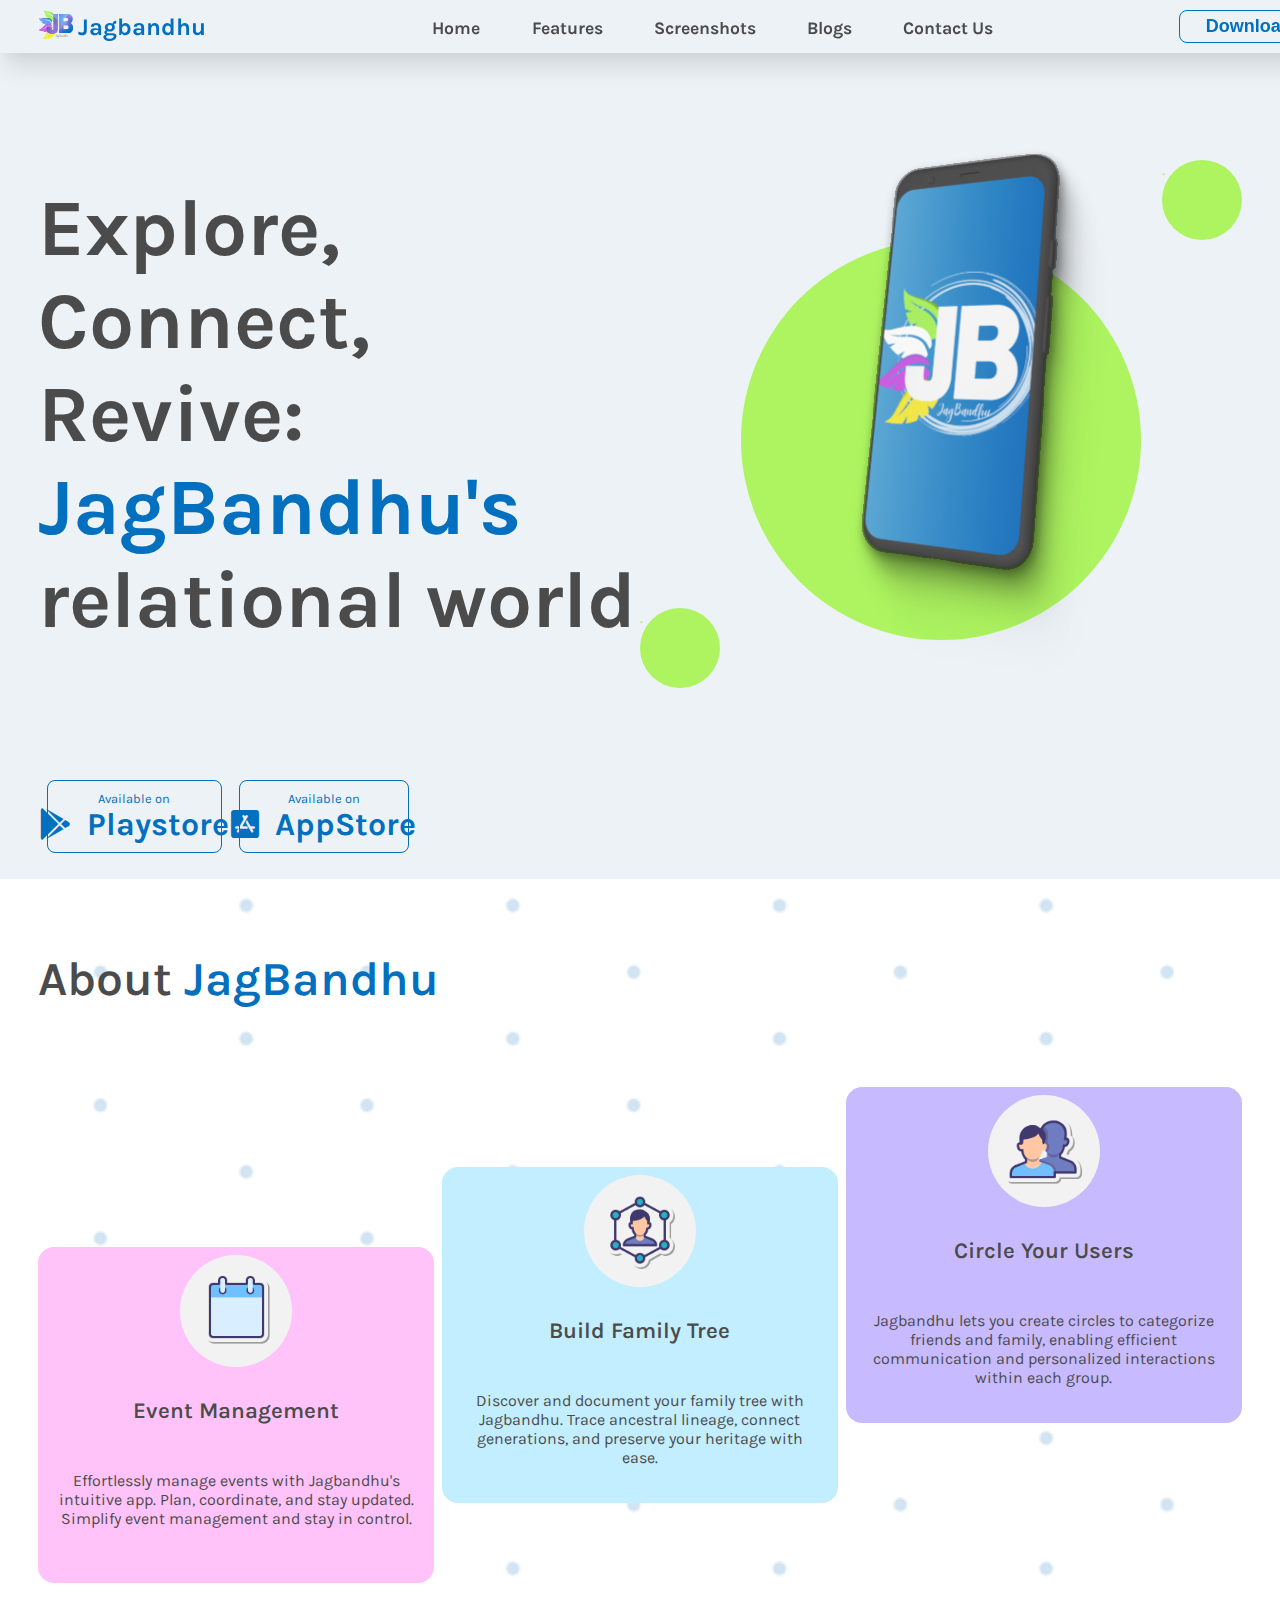
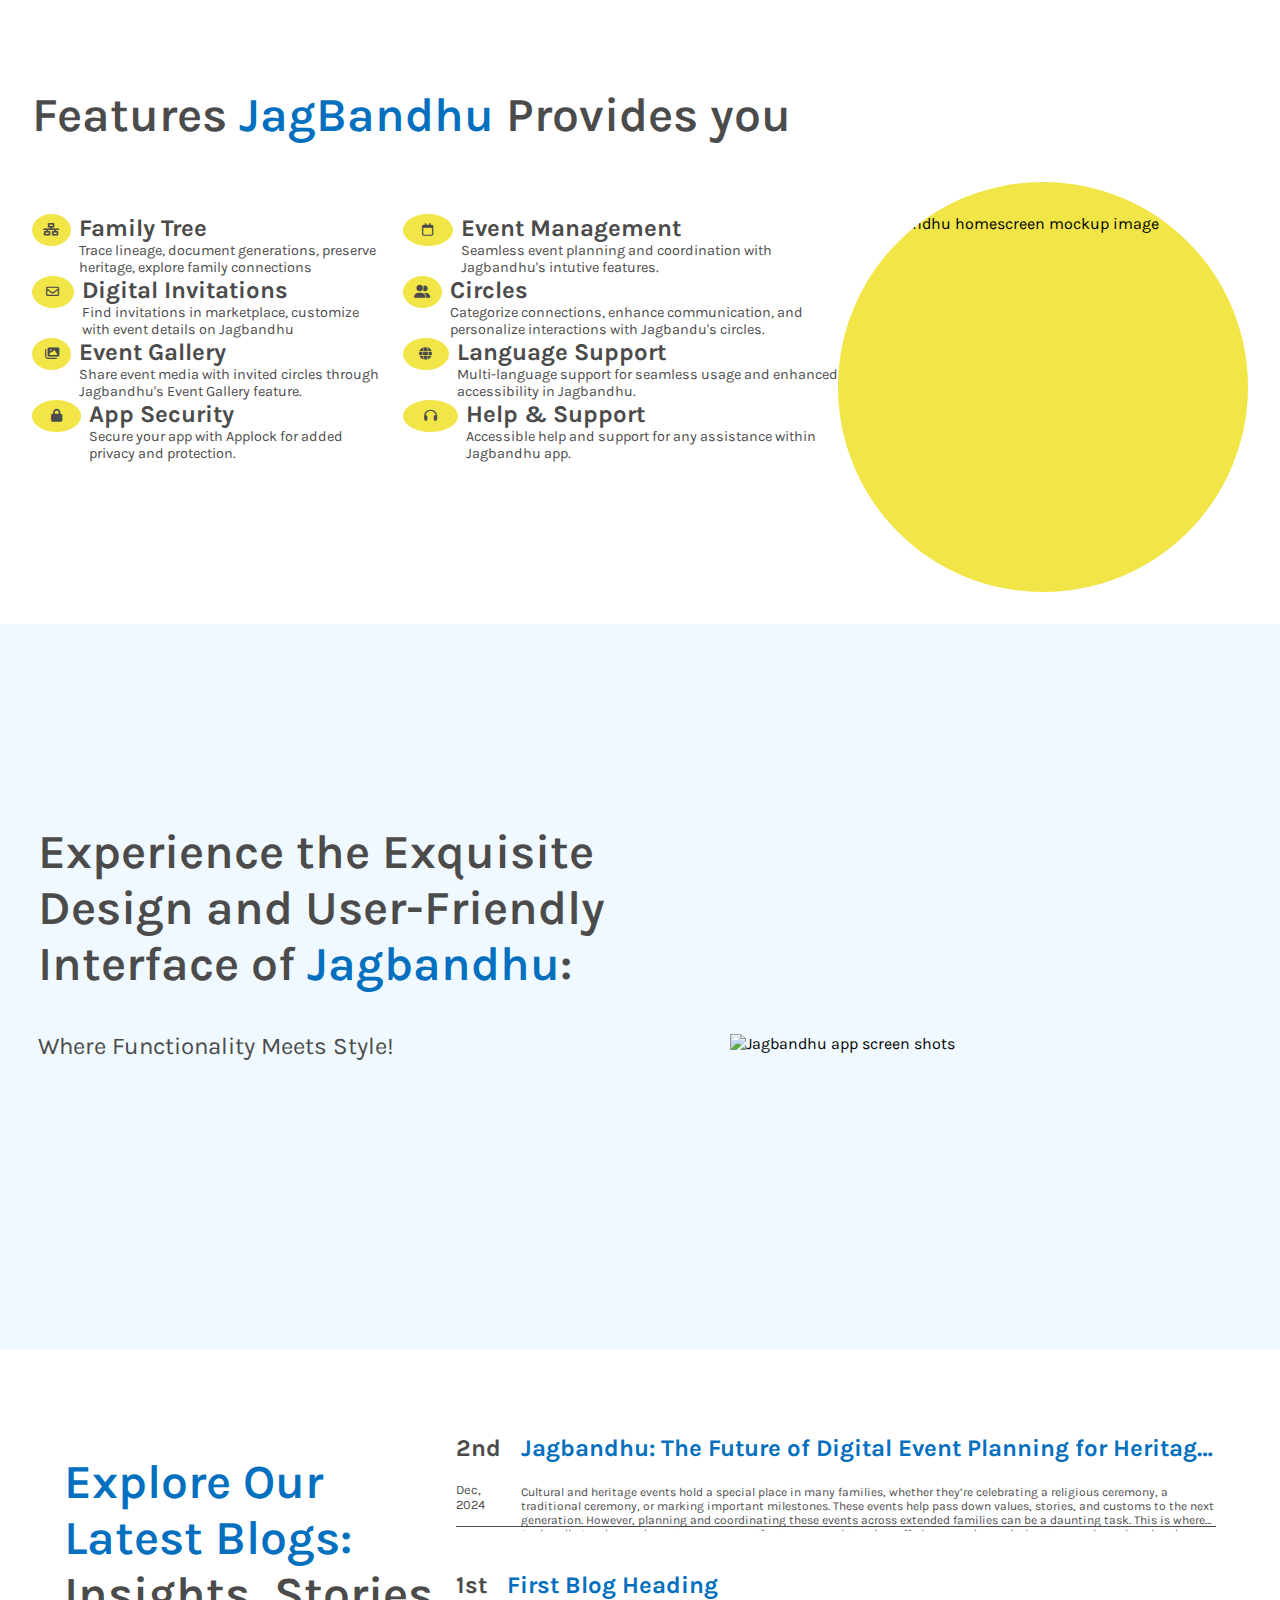
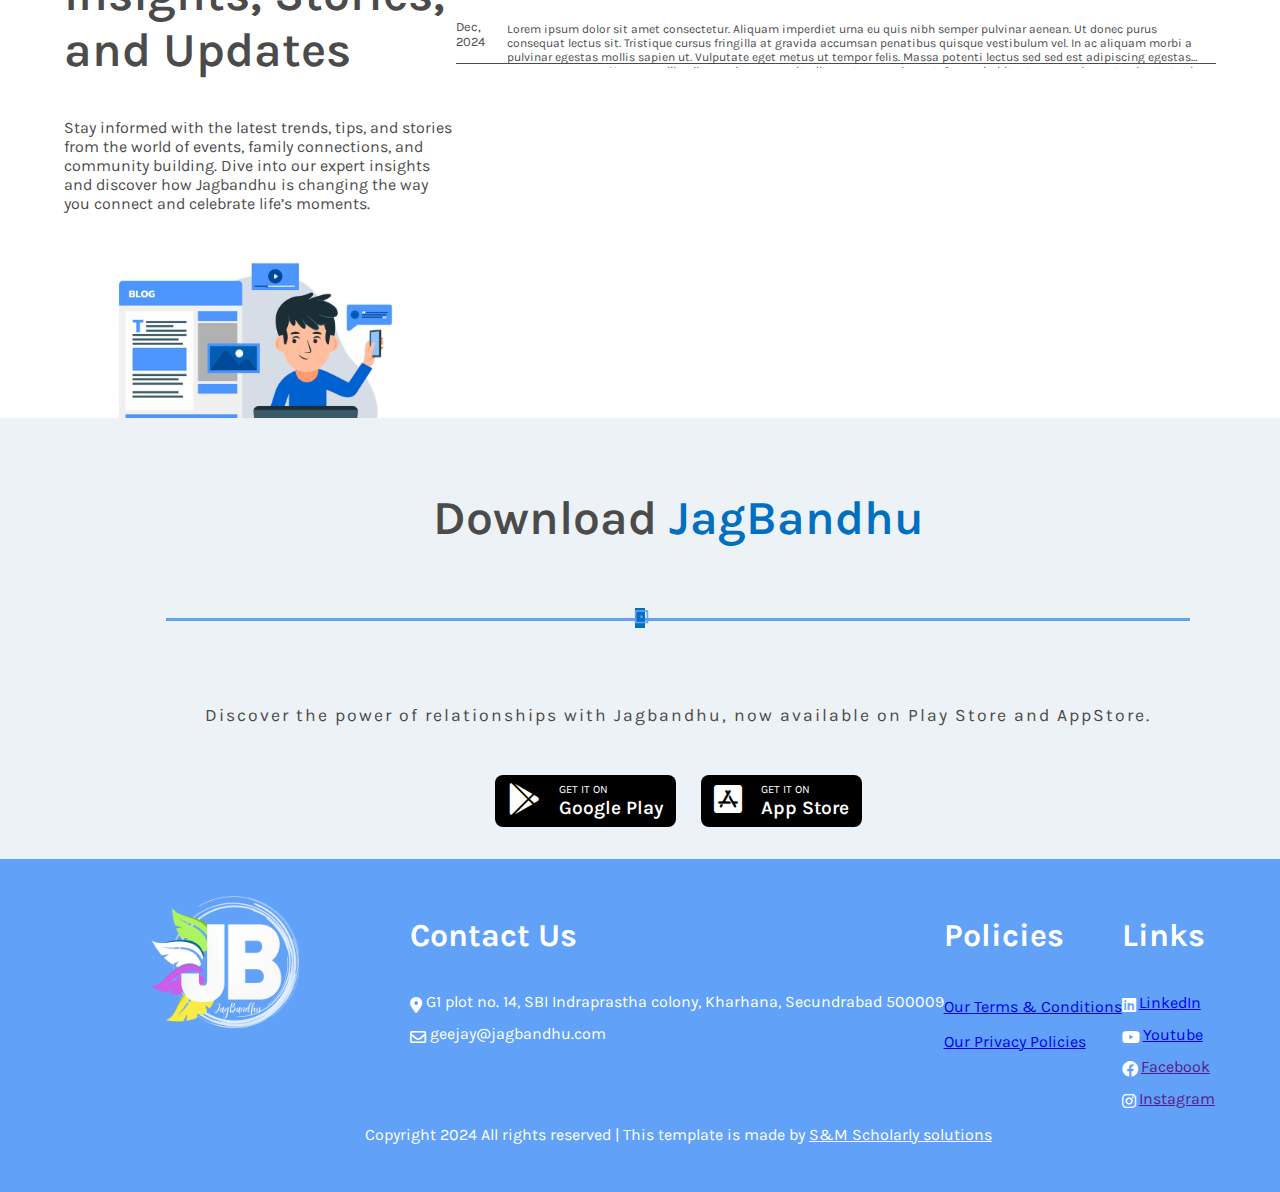
==== commit e14ce4be: "completed responsive for blogs section and blogs page" ====
--- a/index.html
+++ b/index.html
@@ -262,6 +262,9 @@
             </div>
           </div>
           <!-- screenshots animation -->
+          <div class="sc-content screen-img col-sm-12 col-md-6">
+            <img src="assets/Animated-smartphones.gif" alt="Jagbandhu app screen shots" />
+          </div>
         </div>
       </section>
       <!-- blogs section -->
--- a/style.css
+++ b/style.css
@@ -477,10 +477,10 @@
   color: var(--text-color);
 }
 
-.sc-animation {
-  background-image: url(assets/Animated-smartphones.gif);
-  background-repeat: no-repeat;
-  background-size: cover;
+.screen-img {
+  display: flex;
+  justify-content: center;
+  align-items: center;
 }
 
 /*///////////// blogs section////////////////////// */
@@ -495,6 +495,7 @@
   display: flex;
   align-items: flex-start;
   justify-content: space-between;
+  flex-direction: row;
 }
 
 .blogs h2 {
@@ -508,6 +509,10 @@
 .blogs p {
   font-size: 14;
   color: var(--text-color);
+}
+
+.heading img {
+  width: 30vw;
 }
 
 .blogs-list {
@@ -830,6 +835,22 @@
   .footer-text {
     margin-top: 2rem;
   }
+
+  .blogs {
+    height: 90vh;
+  }
+
+  .blog-content {
+    flex-direction: column;
+  }
+
+  .heading img {
+    width: 70vw;
+  }
+
+  .sc-content img {
+    width: 60vw;
+  }
 }
 
 /* media queries for greater than mobile devices */
@@ -851,4 +872,20 @@
   .hero-image {
     display: flex;
   }
-}
+
+  .blog-content {
+    flex-direction: row;
+  }
+  .heading img {
+    width: 30vw;
+  }
+  .sc-content img {
+    width: 40vw;
+  }
+}
+
+@media (min-width: 1400) {
+  .blogs {
+    height: 65vh !important;
+  }
+}
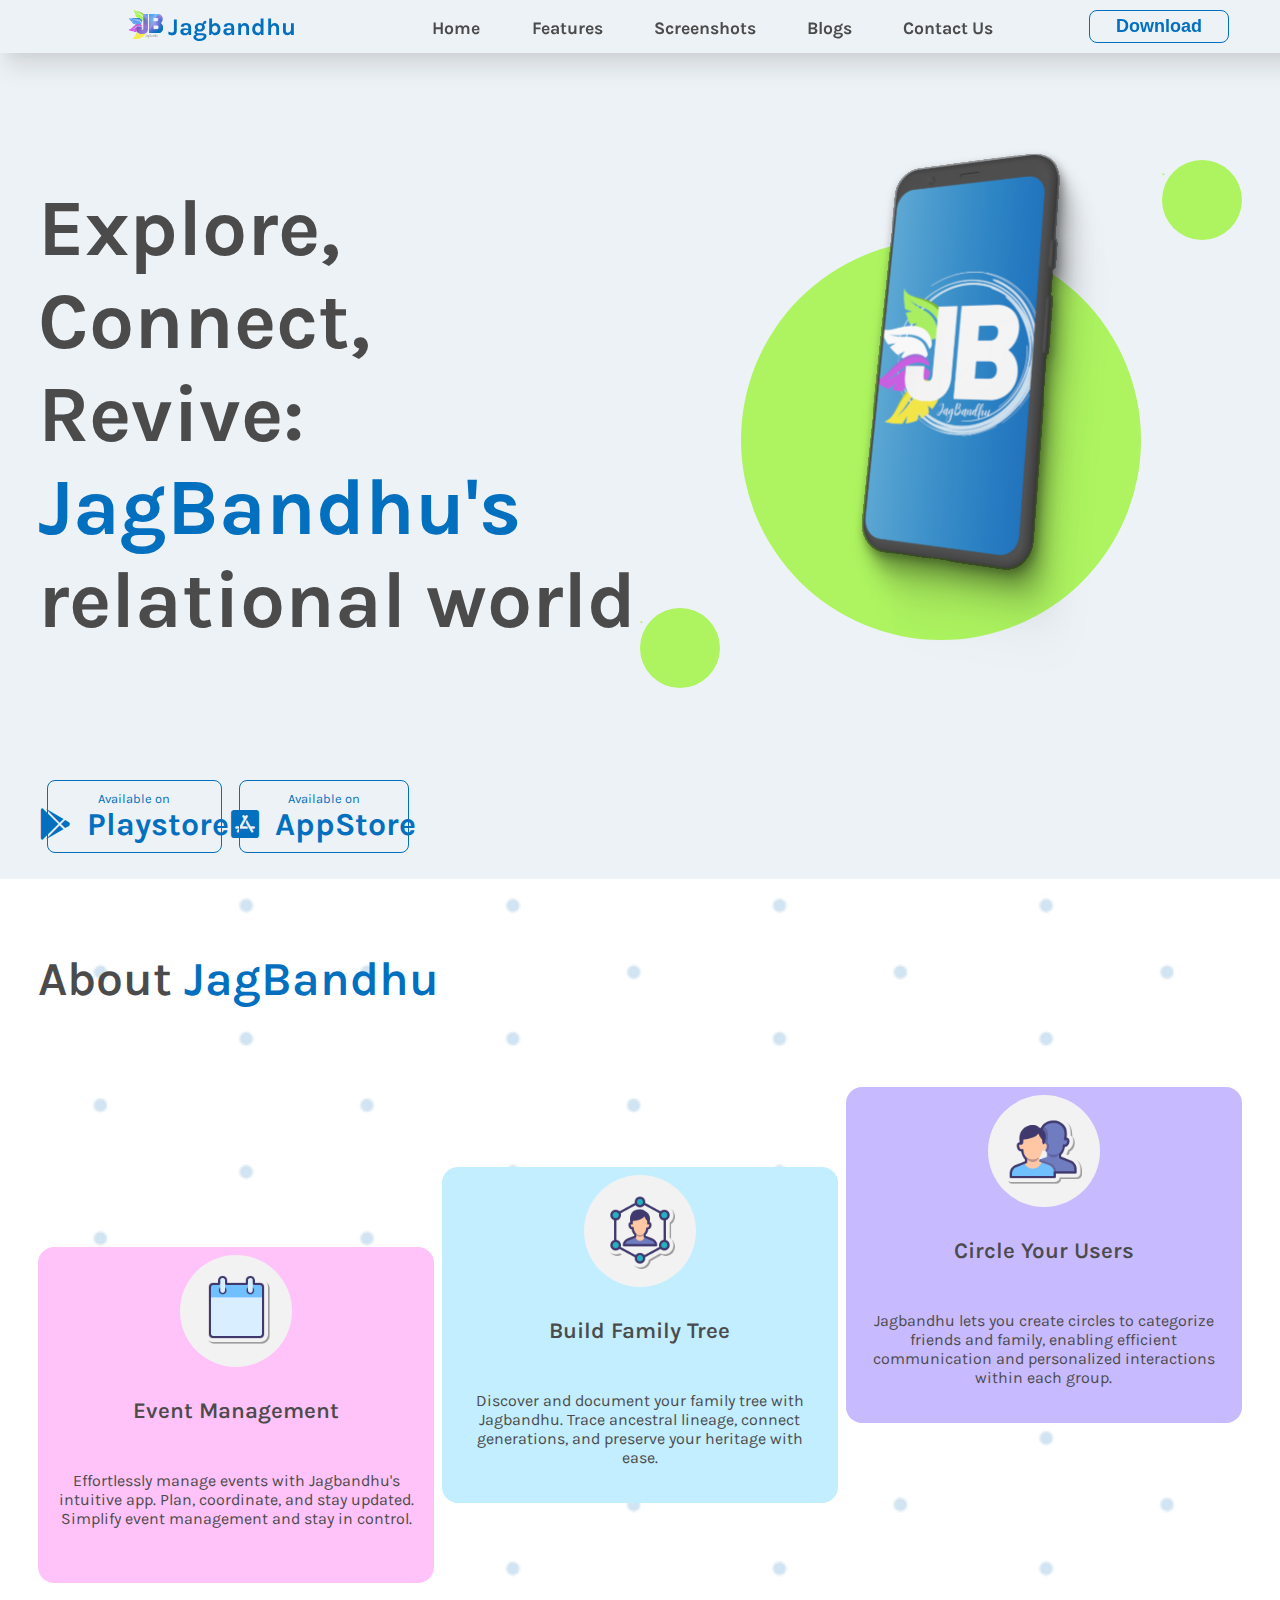
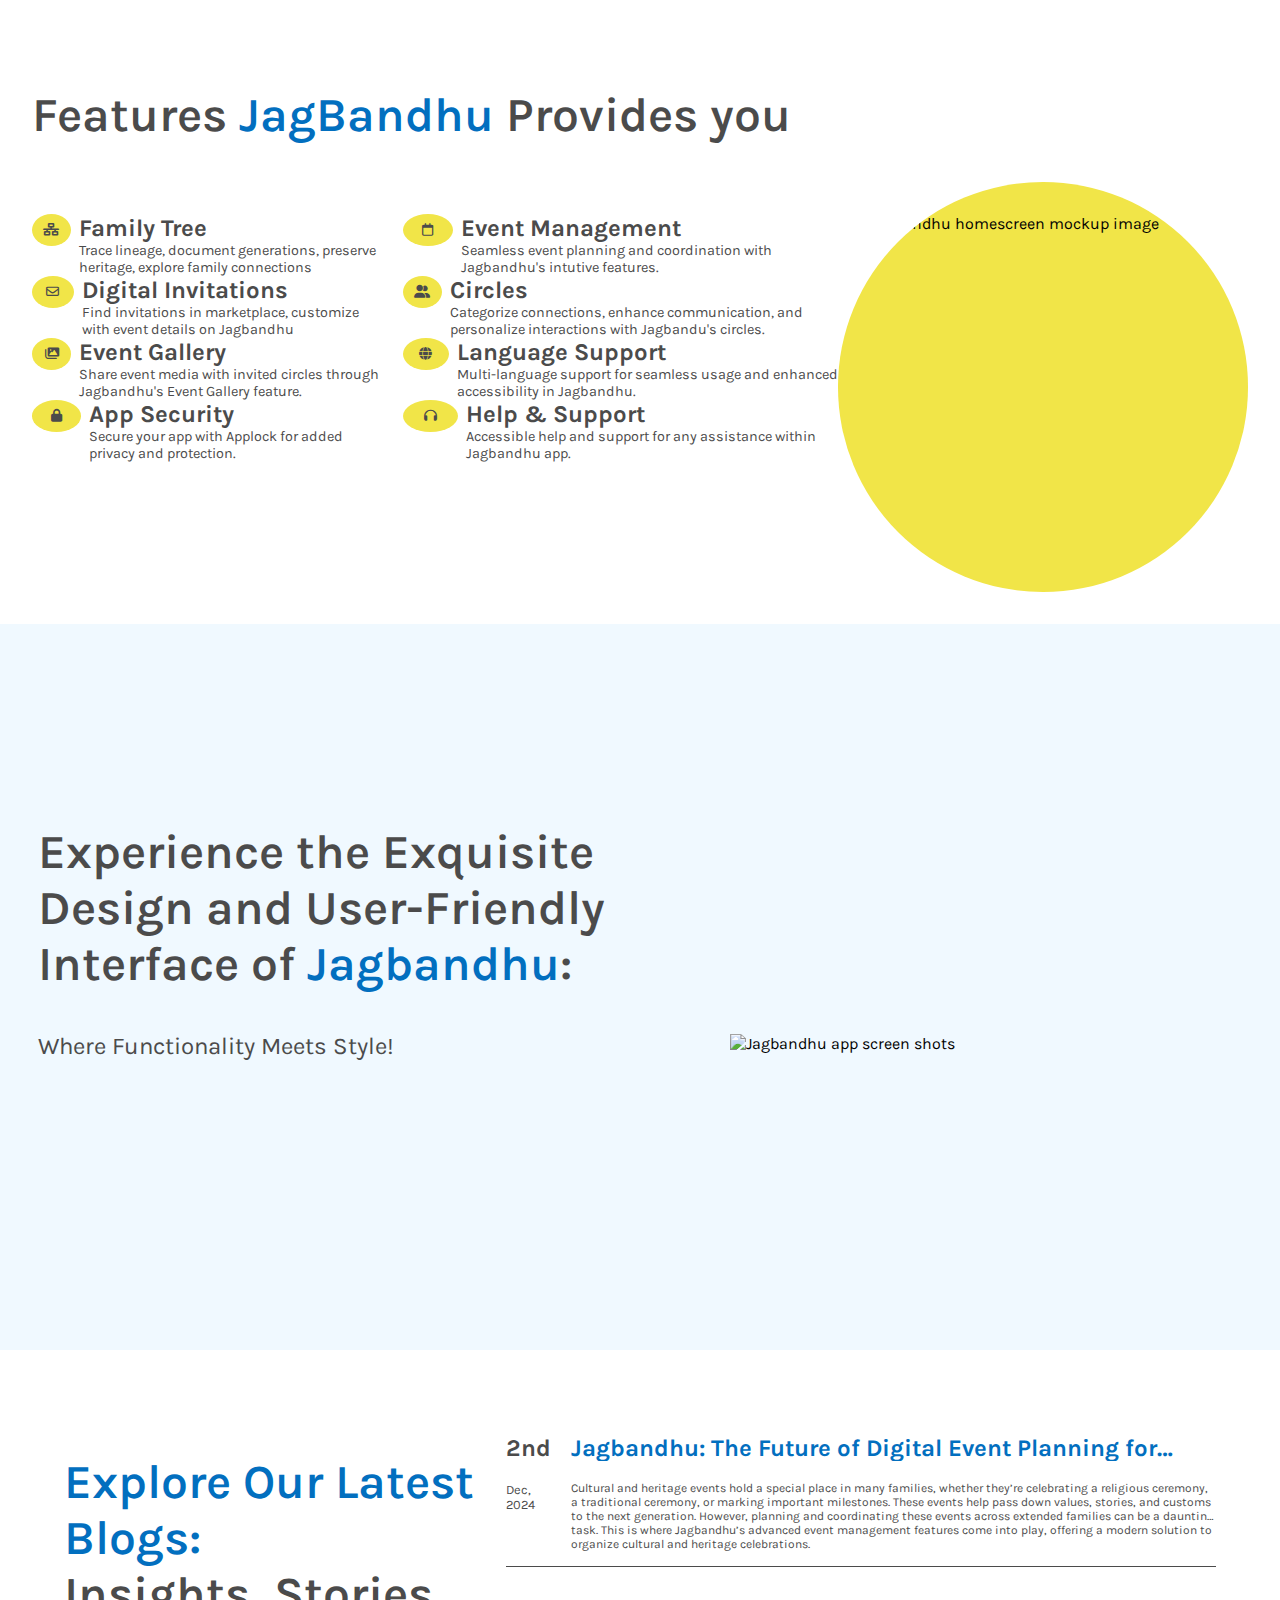
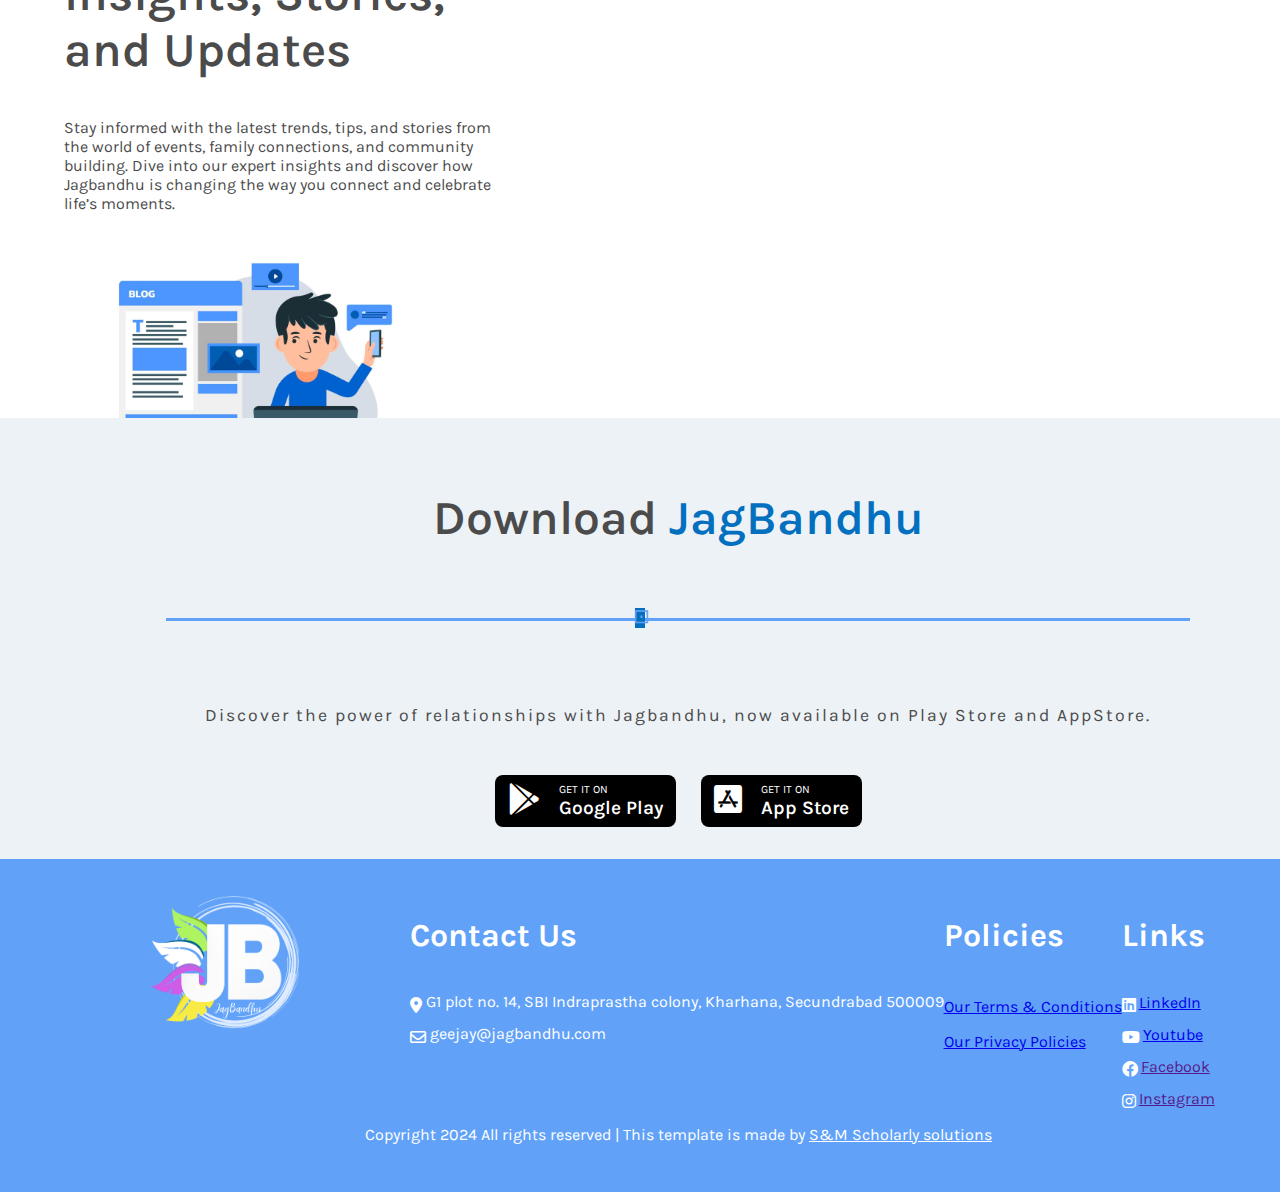
==== commit 3f8cd1ca: "create saperate page for blogs and also showing in index.html" ====
--- a/index.html
+++ b/index.html
@@ -40,7 +40,7 @@
             <li><a class="nav-item" href="#">Home</a></li>
             <li><a class="nav-item" href="#features">Features</a></li>
             <li><a class="nav-item" href="#screenshots">Screenshots</a></li>
-            <li><a href="#blogs" class="nav-item">Blogs</a></li>
+            <li><a href="blogs.html" class="nav-item">Blogs</a></li>
             <li><a class="nav-item" href="#footer">Contact Us</a></li>
           </ul>
         </div>
--- a/style.css
+++ b/style.css
@@ -47,7 +47,7 @@
   background-color: var(--blue-background);
   box-shadow: rgba(0, 0, 0, 0.1) 0px 20px 25px -5px, rgba(0, 0, 0, 0.04) 0px 10px 10px -5px;
   display: flex;
-  justify-content: space-between;
+  justify-content: space-evenly;
   align-items: center;
   margin: 0;
   padding: 0 3%;
@@ -489,6 +489,7 @@
   padding: 5%;
   height: 60vh;
   overflow: hidden;
+  background-color: var(--white);
 }
 
 .blog-content {
@@ -522,11 +523,13 @@
 
 .blog-data {
   display: flex;
+  overflow: hidden;
   align-items: flex-start;
   gap: 20px;
   height: 7rem;
   border-bottom: 0.5px solid var(--text-color);
   margin-bottom: 1.5rem;
+  padding-bottom: 2.5rem;
 }
 
 .blog-date p {
@@ -536,12 +539,15 @@
 .blog-heading {
   color: var(--primary);
   cursor: pointer;
-  height: 3.5vh;
+  height: 3vh;
   overflow: hidden;
   text-overflow: ellipsis;
   display: -webkit-box;
-  -webkit-line-clamp: 1; /* Number of lines to show */
+  display: box;
+  -webkit-line-clamp: 1;
+  line-clamp: 1;
   -webkit-box-orient: vertical;
+  box-orient: vertical;
 }
 
 .blog-heading:hover {
@@ -549,12 +555,14 @@
 }
 
 .blog-paragraph {
-  height: 5.1vh;
-  overflow: hidden;
+  height: 4.12vh;
   text-overflow: ellipsis;
   display: -webkit-box;
-  -webkit-line-clamp: 3; /* Number of lines to show */
+  display: box;
+  -webkit-line-clamp: 3;
+  line-clamp: 3;
   -webkit-box-orient: vertical;
+  box-orient: vertical;
   color: var(--text-color);
   font-size: 12px;
 }
@@ -889,3 +897,10 @@
     height: 65vh !important;
   }
 }
+
+/*///////////// blogs page css//////////////////////// */
+
+.blogsPage {
+  padding-top: 5rem;
+  min-height: 73vh;
+}
